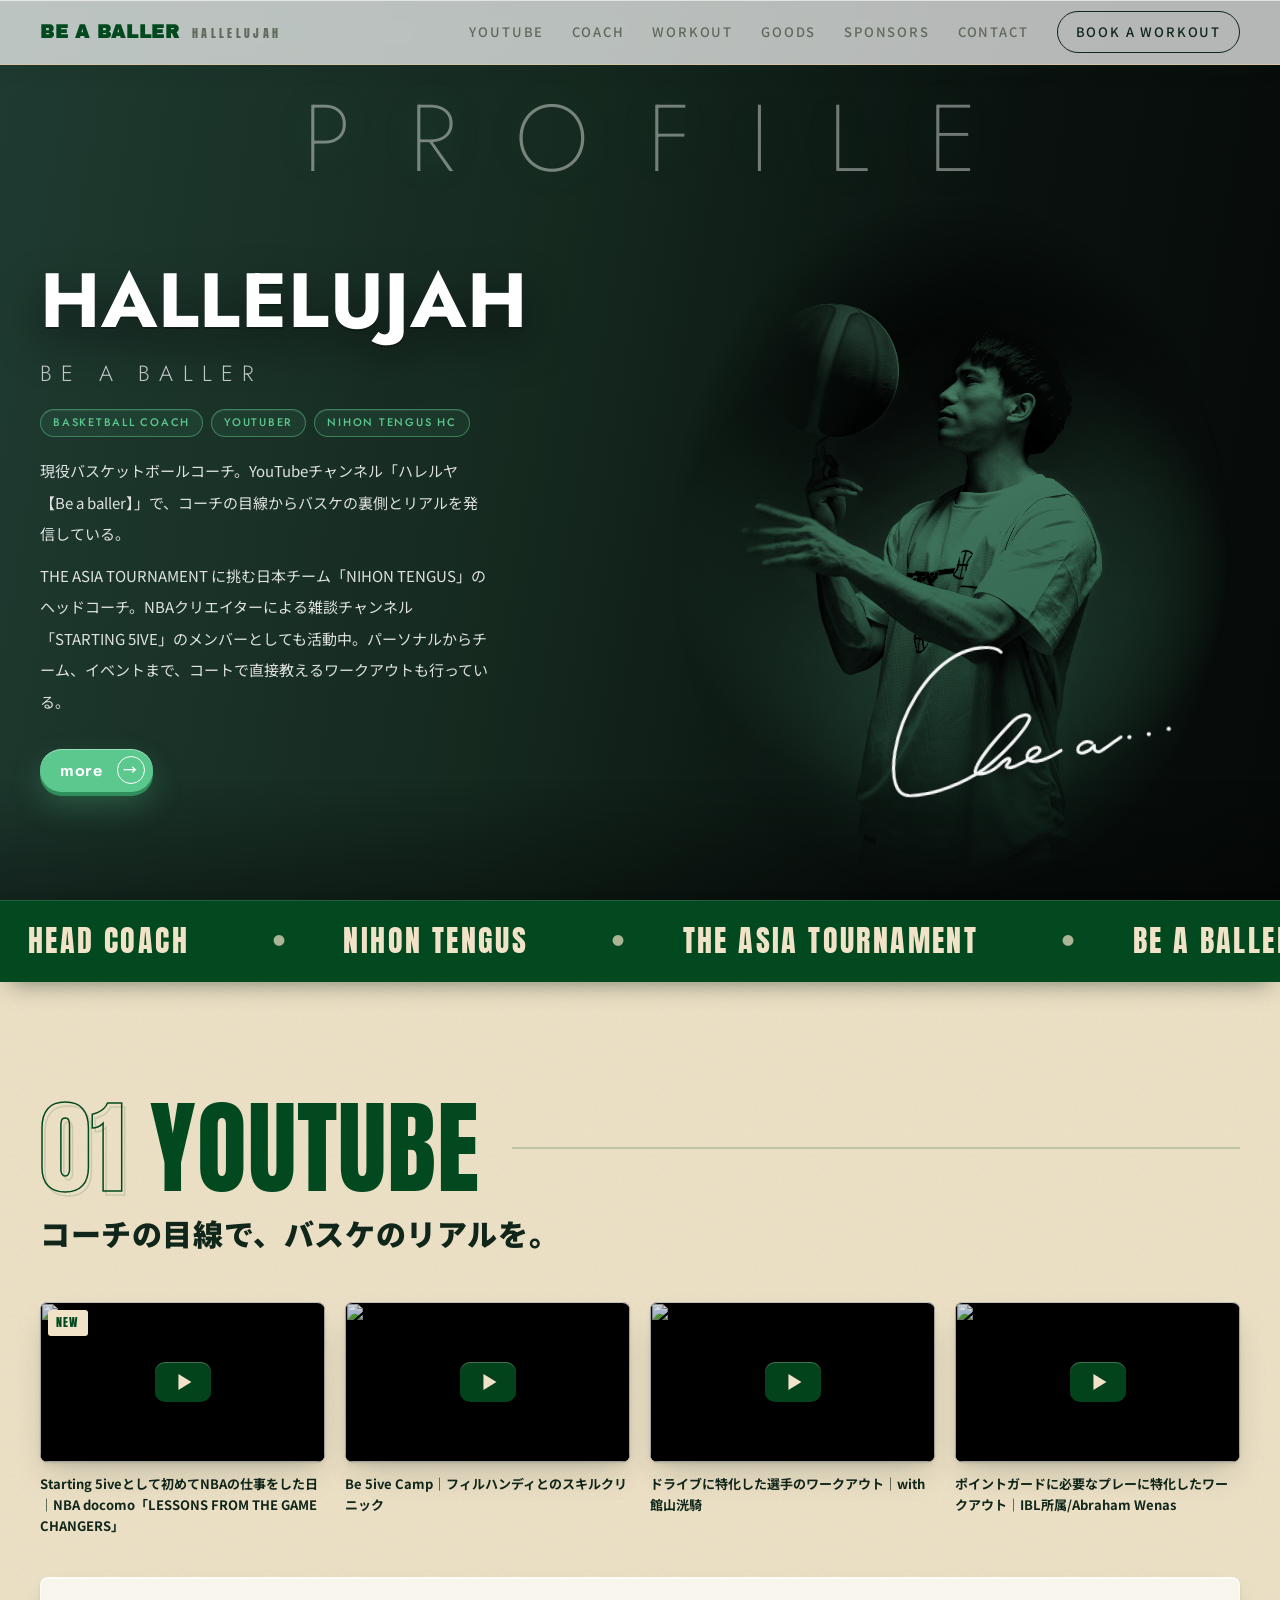
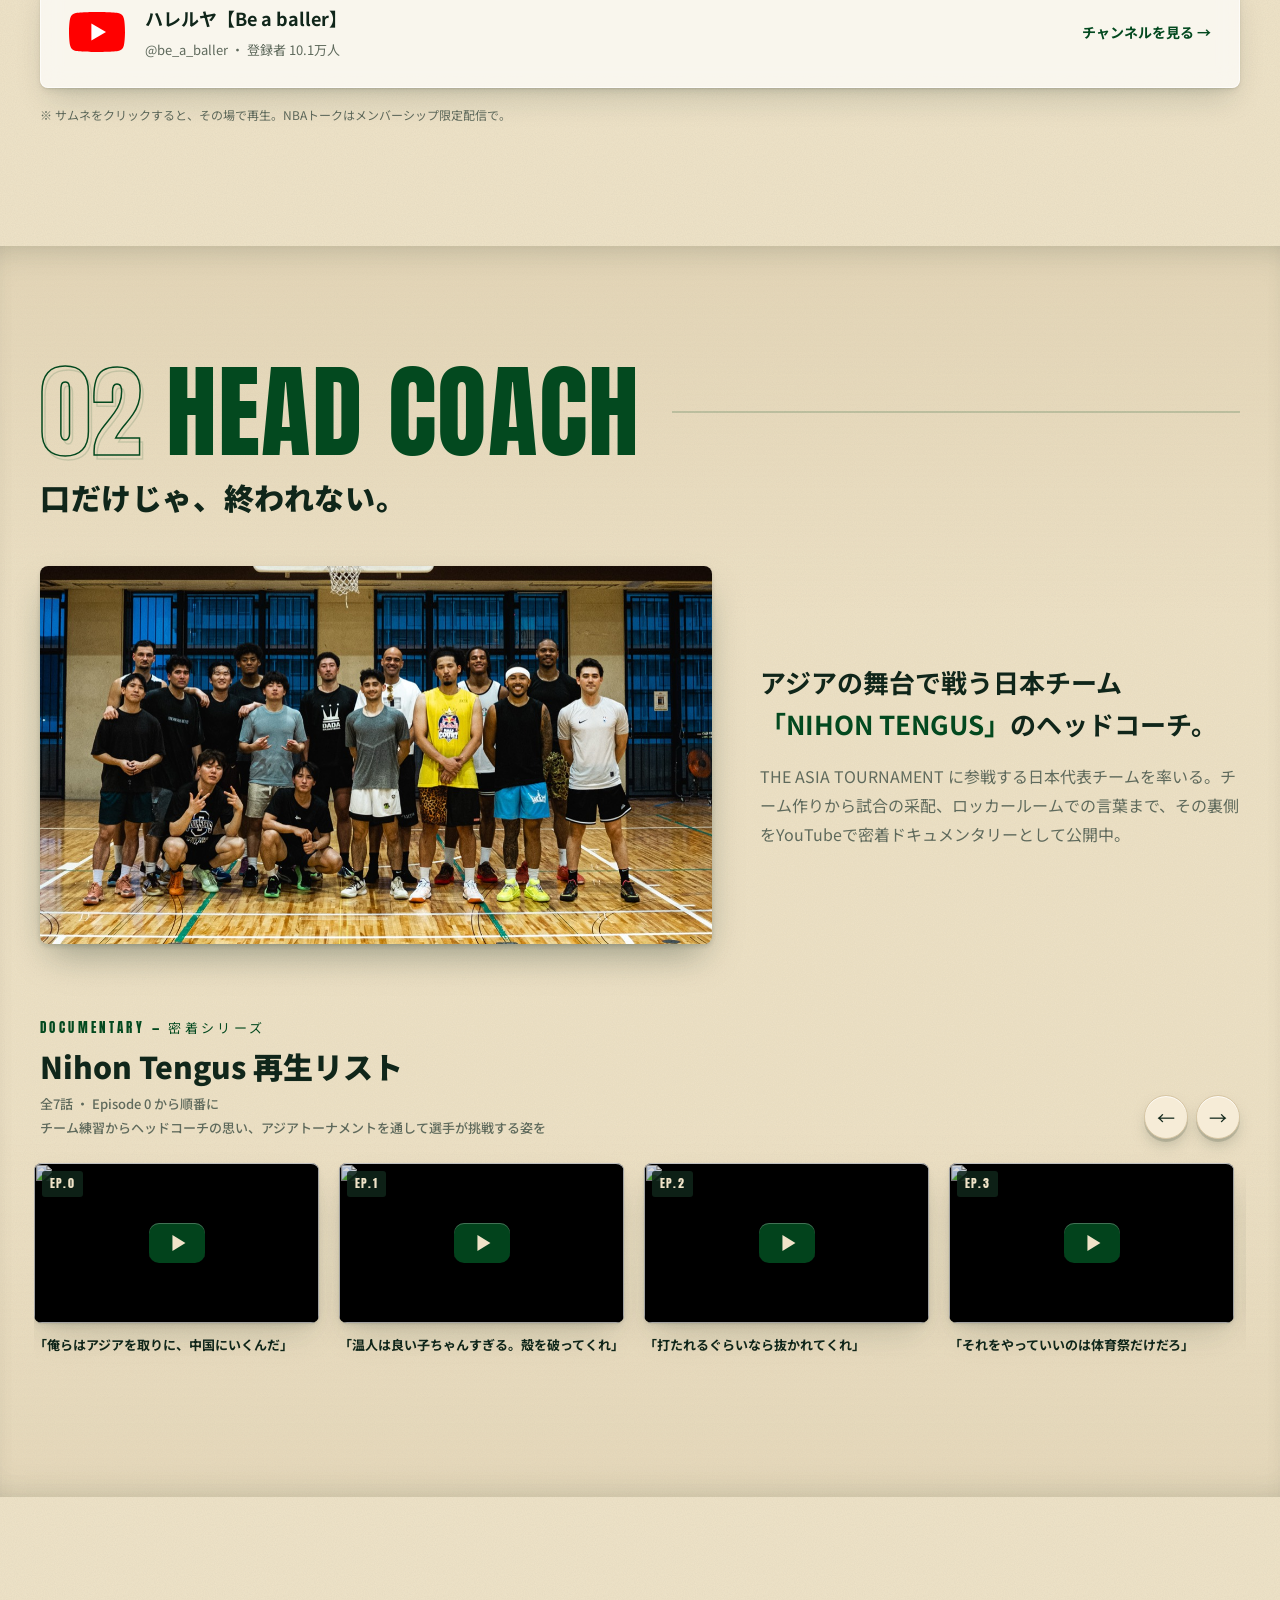
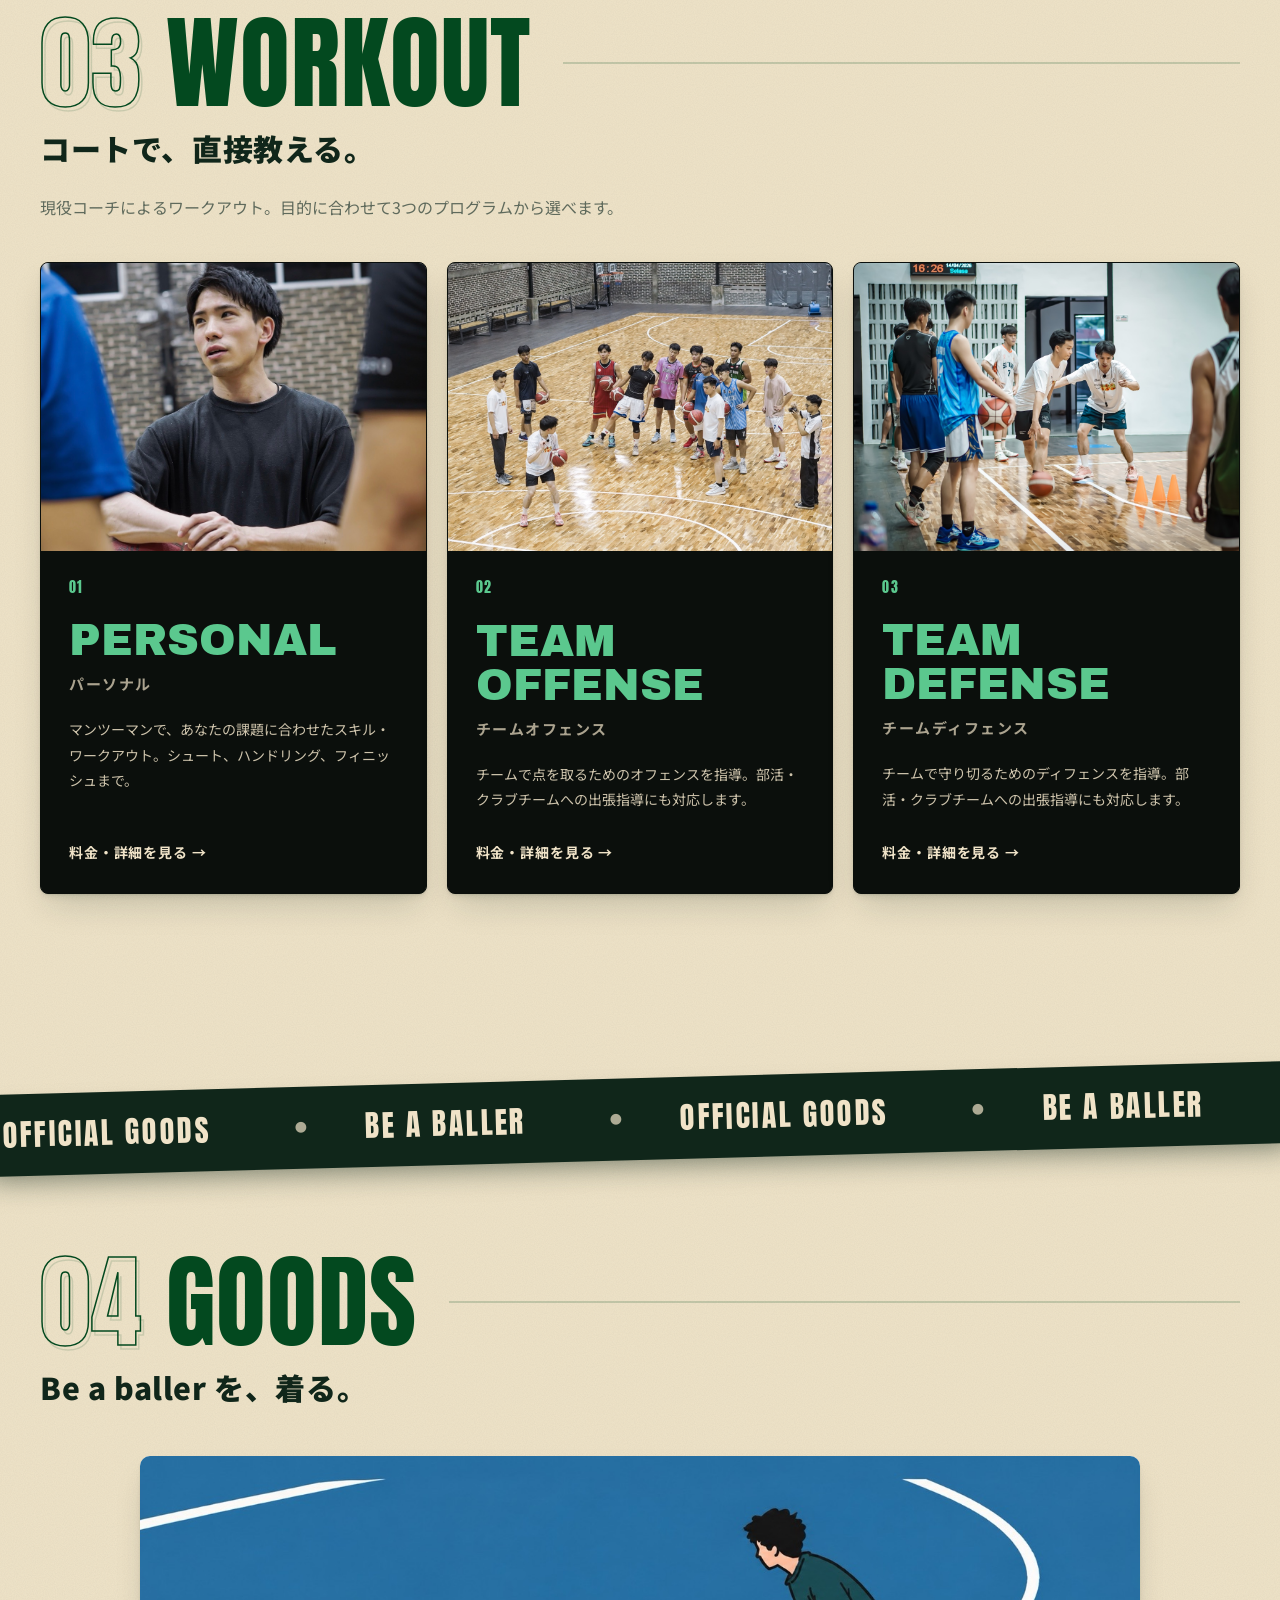
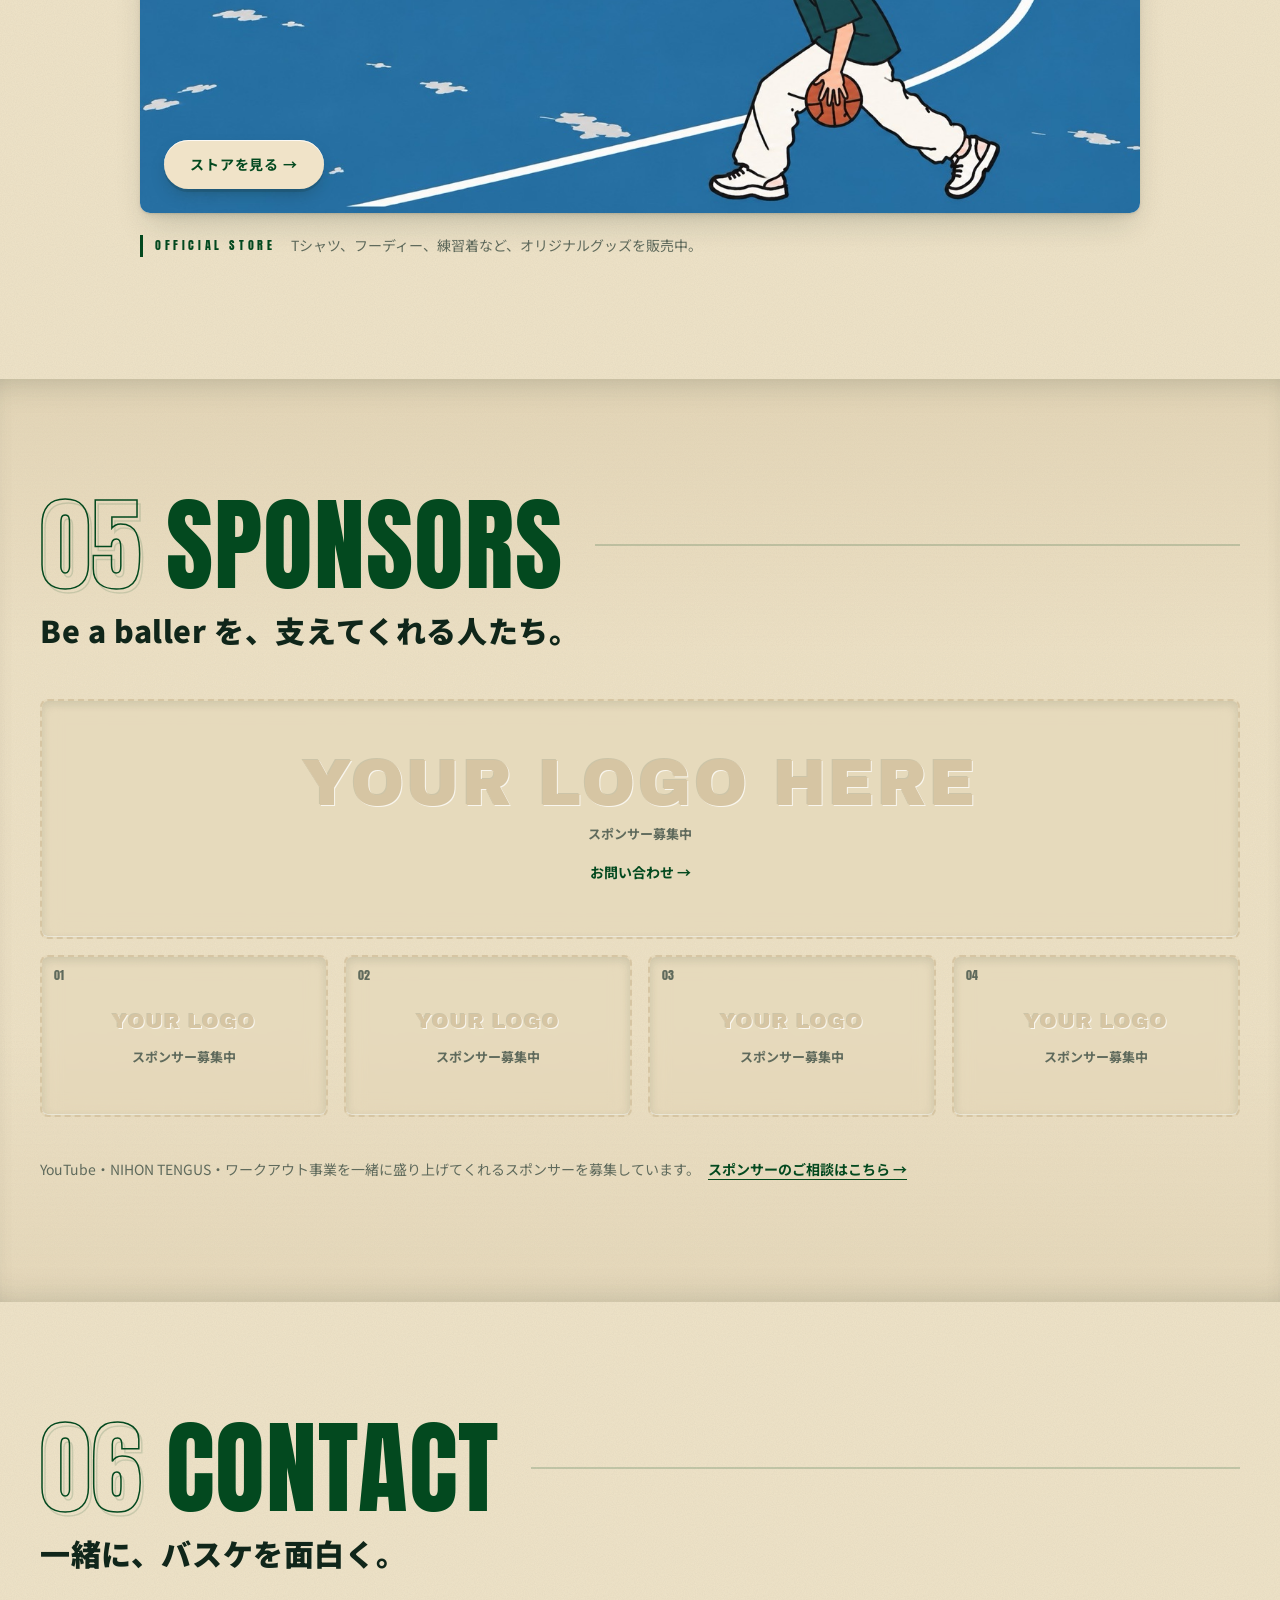
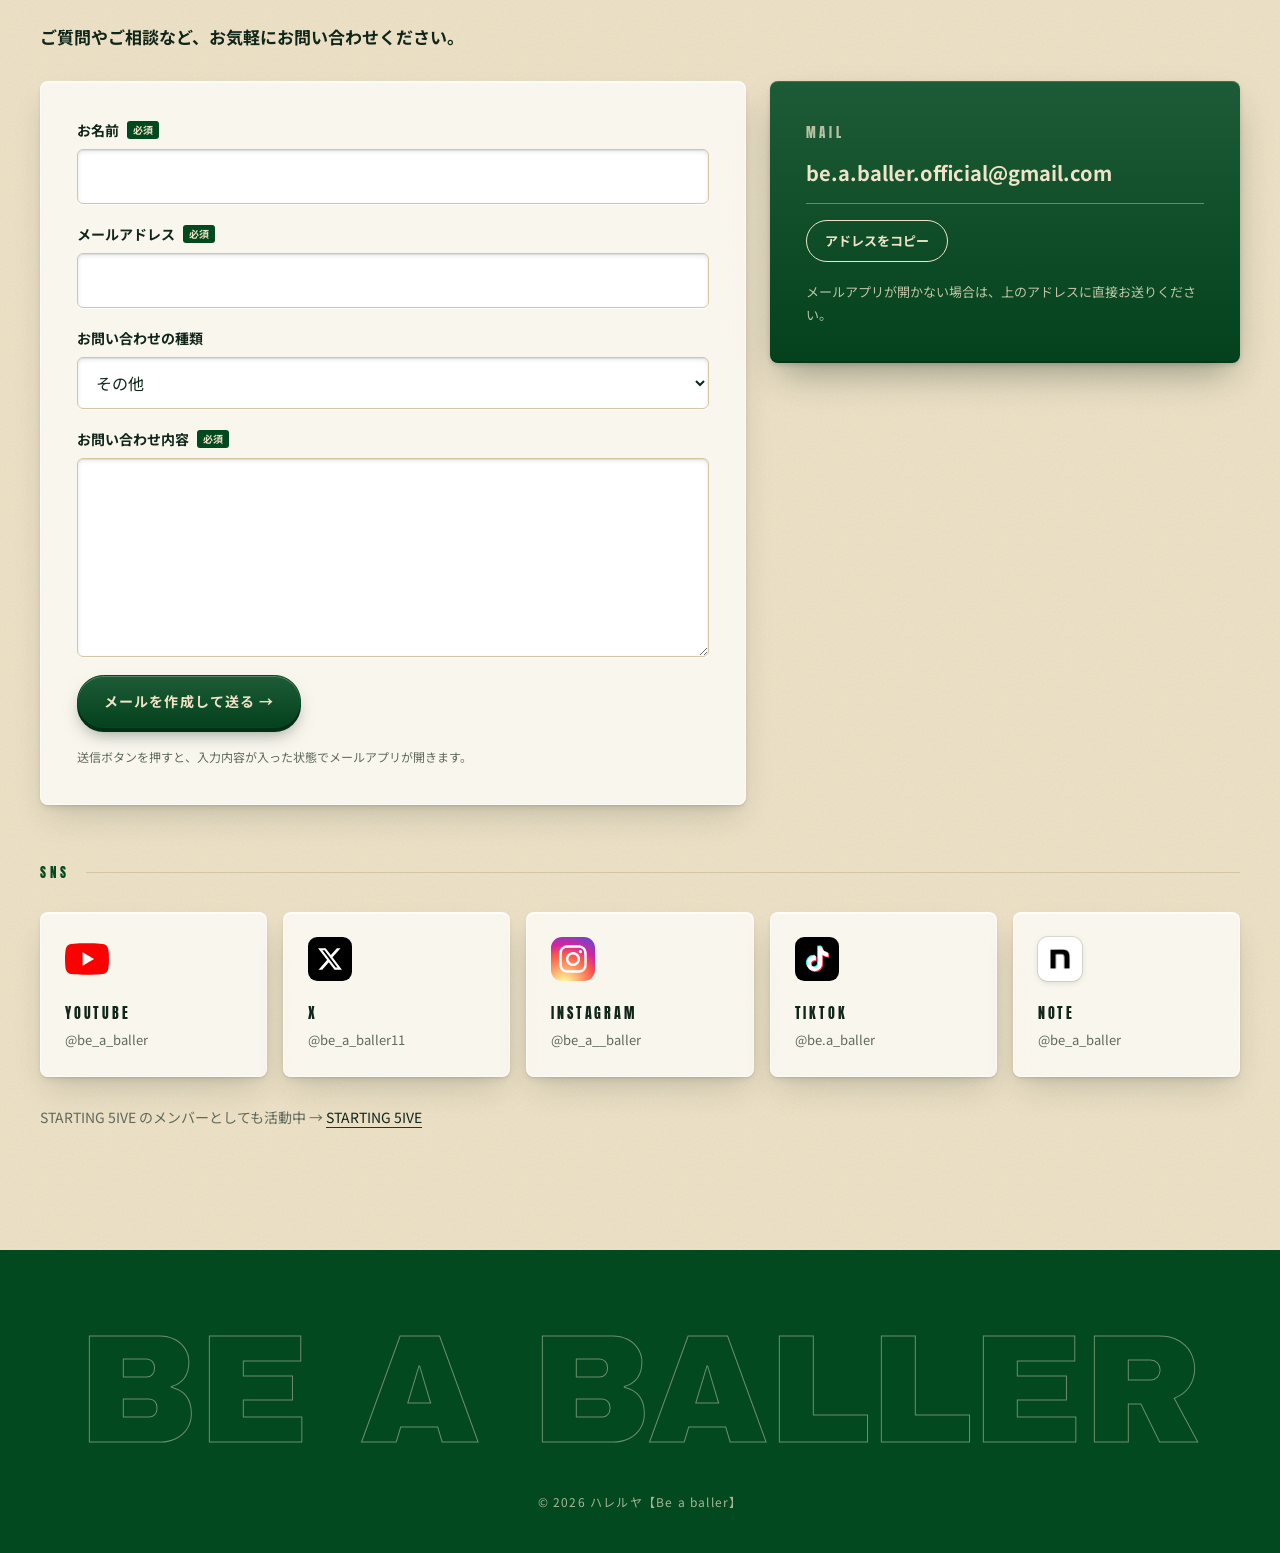
==== index.html @ f876d0a6 "Add homepage site Co-Authored-By: Claude Opus 5.5 <noreply@anthropic.com>" ====
<!DOCTYPE html>
<html lang="ja">
<head>
<meta charset="UTF-8">
<meta name="viewport" content="width=device-width, initial-scale=1.0">
<title>ハレルヤ【Be a baller】｜バスケコーチ × YouTuber</title>
<meta name="description" content="現役バスケコーチ・ハレルヤの公式サイト。YouTube「Be a baller」、NIHON TENGUS（THE ASIA TOURNAMENT）ヘッドコーチ、パーソナル・チーム・イベントのワークアウト、オリジナルグッズ。">
<meta property="og:type" content="website">
<meta property="og:title" content="ハレルヤ【Be a baller】">
<meta property="og:description" content="現役バスケコーチが、バスケの裏側とリアルを届ける。">
<meta property="og:image" content="https://i.ytimg.com/vi/iJyCT6Wpfd0/maxresdefault.jpg">
<meta name="twitter:card" content="summary_large_image">
<link rel="preconnect" href="https://fonts.googleapis.com">
<link rel="preconnect" href="https://fonts.gstatic.com" crossorigin>
<link href="https://fonts.googleapis.com/css2?family=Anton&family=Archivo+Black&family=Jost:wght@200;300;500;600;700&family=Noto+Sans+JP:wght@400;500;700;900&display=swap" rel="stylesheet">
<link rel="stylesheet" href="css/style.css">
<script>if(!matchMedia('(prefers-reduced-motion: reduce)').matches)document.documentElement.classList.add('fx')</script>
</head>
<body>
<script src="js/intro.js"></script>

<!-- ★ ワークアウトのリンク先は js/main.js 冒頭の LINKS、グッズの商品・価格は js/goods.js で設定 -->

<header class="nav">
  <div class="wrap nav-inner">
    <a href="#top" class="nav-logo"><b>BE A BALLER</b><span>HALLELUJAH</span></a>
    <button class="nav-toggle" type="button" aria-label="メニューを開く" aria-expanded="false" aria-controls="site-nav">☰</button>
    <nav class="nav-links" id="site-nav">
      <a href="#youtube">YOUTUBE</a>
      <a href="#coach">COACH</a>
      <a href="#workout">WORKOUT</a>
      <a href="#goods">GOODS</a>
      <a href="#sponsors">SPONSORS</a>
      <a href="#contact">CONTACT</a>
      <a href="#workout" class="nav-cta">BOOK A WORKOUT</a>
    </nav>
  </div>
</header>

<main id="top">

<!-- HERO / PROFILE -->
<section class="hero pf">
  <p class="pf-name" aria-hidden="true">PROFILE</p>
  <div class="wrap pf-in">
    <div class="pf-text">
      <h1 class="pf-title">HALLELUJAH</h1>
      <p class="pf-who">BE A BALLER</p>
      <ul class="pf-tags">
        <li>BASKETBALL COACH</li>
        <li>YOUTUBER</li>
        <li>NIHON TENGUS HC</li>
      </ul>
      <p class="pf-lead">現役バスケットボールコーチ。YouTubeチャンネル「ハレルヤ【Be a baller】」で、コーチの目線からバスケの裏側とリアルを発信している。</p>
      <p class="pf-lead">THE ASIA TOURNAMENT に挑む日本チーム「NIHON TENGUS」のヘッドコーチ。NBAクリエイターによる雑談チャンネル「STARTING 5IVE」のメンバーとしても活動中。パーソナルからチーム、イベントまで、コートで直接教えるワークアウトも行っている。</p>
      <a class="pf-more" href="profile.html">more<span aria-hidden="true">→</span></a>
    </div>
    <figure class="pf-photo">
      <span class="pf-ph"><img src="images/profile.jpg" alt="ボールを指で回すハレルヤ" width="1080" height="1350" fetchpriority="high"></span>
      <img class="pf-sign" src="images/signature.svg" alt="" aria-hidden="true" width="830" height="430">
    </figure>
  </div>
</section>


<!-- TICKER -->
<div class="ticker" aria-hidden="true">
  <div class="ticker-track">
    <span>HEAD COACH</span><span>NIHON TENGUS</span><span>THE ASIA TOURNAMENT</span><span>BE A BALLER</span>
    <span>HEAD COACH</span><span>NIHON TENGUS</span><span>THE ASIA TOURNAMENT</span><span>BE A BALLER</span>
    <span>HEAD COACH</span><span>NIHON TENGUS</span><span>THE ASIA TOURNAMENT</span><span>BE A BALLER</span>
  </div>
</div>

<!-- 01 YOUTUBE -->
<section class="sec" id="youtube">
  <div class="wrap">
    <header class="ch reveal">
      <div class="ch-top"><span class="n">01</span><span class="en">YOUTUBE</span></div>
      <div class="ch-sub"><h2>コーチの目線で、<br class="sp">バスケのリアルを。</h2></div>
    </header>
    <div class="vids reveal stagger">
      <div class="vid">
        <button class="yt-lite" data-id="6NAGntwZirY" aria-label="動画を再生: Starting 5iveとして初めてNBAの仕事をした日｜NBA docomo「LESSONS FROM THE GAME CHANGERS」"><img src="https://i.ytimg.com/vi/6NAGntwZirY/hqdefault.jpg" alt="" loading="lazy" width="480" height="360"><span class="play" aria-hidden="true"></span><span class="badge-new">NEW</span></button>
        <p class="t">Starting 5iveとして初めてNBAの仕事をした日｜NBA docomo「LESSONS FROM THE GAME CHANGERS」</p>
      </div>
      <div class="vid">
        <button class="yt-lite" data-id="fTxYunVCK9k" aria-label="動画を再生: Be 5ive Camp｜フィルハンディとのスキルクリニック"><img src="https://i.ytimg.com/vi/fTxYunVCK9k/hqdefault.jpg" alt="" loading="lazy" width="480" height="360"><span class="play" aria-hidden="true"></span></button>
        <p class="t">Be 5ive Camp｜フィルハンディとのスキルクリニック</p>
      </div>
      <div class="vid">
        <button class="yt-lite" data-id="2RSiomFGOQE" aria-label="動画を再生: ドライブに特化した選手のワークアウト｜with 館山洸騎"><img src="https://i.ytimg.com/vi/2RSiomFGOQE/hqdefault.jpg" alt="" loading="lazy" width="480" height="360"><span class="play" aria-hidden="true"></span></button>
        <p class="t">ドライブに特化した選手のワークアウト｜with 館山洸騎</p>
      </div>
      <div class="vid">
        <button class="yt-lite" data-id="_fbhCqKuiTo" aria-label="動画を再生: ポイントガードに必要なプレーに特化したワークアウト｜IBL所属/Abraham Wenas"><img src="https://i.ytimg.com/vi/_fbhCqKuiTo/hqdefault.jpg" alt="" loading="lazy" width="480" height="360"><span class="play" aria-hidden="true"></span></button>
        <p class="t">ポイントガードに必要なプレーに特化したワークアウト｜IBL所属/Abraham Wenas</p>
      </div>
    </div>
    <a class="yt-card reveal" data-link="youtube" href="https://www.youtube.com/@be_a_baller" target="_blank" rel="noopener">
      <svg class="yt-logo" viewBox="0 0 28 20" aria-hidden="true"><path fill="#FF0000" d="M27.4 3.1A3.5 3.5 0 0 0 25 .6C22.8 0 14 0 14 0S5.2 0 3 .6A3.5 3.5 0 0 0 .6 3.1C0 5.3 0 10 0 10s0 4.7.6 6.9A3.5 3.5 0 0 0 3 19.4C5.2 20 14 20 14 20s8.8 0 11-.6a3.5 3.5 0 0 0 2.4-2.5c.6-2.2.6-6.9.6-6.9s0-4.7-.6-6.9Z"/><path fill="#FFFFFF" d="M11.2 14.3 18.5 10l-7.3-4.3v8.6Z"/></svg>
      <span><strong>ハレルヤ【Be a baller】</strong><small>@be_a_baller ・ 登録者 10.1万人</small></span>
      <span class="go">チャンネルを見る →</span>
    </a>
    <p class="note reveal">※ サムネをクリックすると、その場で再生。NBAトークはメンバーシップ限定配信で。</p>
  </div>
</section>

<!-- 02 COACH -->
<section class="sec sec-coach" id="coach">
  <div class="wrap">
    <header class="ch reveal">
      <div class="ch-top"><span class="n">02</span><span class="en">HEAD COACH</span></div>
      <div class="ch-sub"><h2>口だけじゃ、終われない。</h2></div>
    </header>
    <div class="coach reveal">
      <div class="coach-visual">
        <span class="team-shot"><img src="images/nihon-tengus-team.jpg" alt="NIHON TENGUS のメンバー集合写真" width="1600" height="1067" loading="lazy"></span>
      </div>
      <div class="coach-body">
        <p class="big">アジアの舞台で戦う日本チーム<br><b>「NIHON TENGUS」</b>のヘッドコーチ。</p>
        <p>THE ASIA TOURNAMENT に参戦する日本代表チームを率いる。チーム作りから試合の采配、ロッカールームでの言葉まで、その裏側をYouTubeで密着ドキュメンタリーとして公開中。</p>
      </div>
    </div>
    <div class="series reveal">
      <div class="series-head">
        <span class="en">DOCUMENTARY — 密着シリーズ</span>
        <h3>Nihon Tengus 再生リスト<small>全7話 ・ Episode 0 から順番に<br>チーム練習からヘッドコーチの思い、アジアトーナメントを通して選手が挑戦する姿を</small></h3>
        <div class="series-nav"><button type="button" class="prev" aria-label="前の動画へ">←</button><button type="button" class="next" aria-label="次の動画へ">→</button></div>
      </div>
      <div class="series-track">
      <div class="vid ep-card">
        <button class="yt-lite" data-id="tpg34LJrIHU" aria-label="動画を再生: Episode0 「俺らはアジアを取りに、中国にいくんだ」"><img src="https://i.ytimg.com/vi/tpg34LJrIHU/hqdefault.jpg" alt="" loading="lazy" width="480" height="360"><span class="play" aria-hidden="true"></span><span class="ep">EP.0</span></button>
        <p class="t">「俺らはアジアを取りに、中国にいくんだ」</p>
      </div>
      <div class="vid ep-card">
        <button class="yt-lite" data-id="tIgWkt5vOqI" aria-label="動画を再生: Episode1 「温人は良い子ちゃんすぎる。殻を破ってくれ」"><img src="https://i.ytimg.com/vi/tIgWkt5vOqI/hqdefault.jpg" alt="" loading="lazy" width="480" height="360"><span class="play" aria-hidden="true"></span><span class="ep">EP.1</span></button>
        <p class="t">「温人は良い子ちゃんすぎる。殻を破ってくれ」</p>
      </div>
      <div class="vid ep-card">
        <button class="yt-lite" data-id="YpOnwjGQeIU" aria-label="動画を再生: Episode2 「打たれるぐらいなら抜かれてくれ」"><img src="https://i.ytimg.com/vi/YpOnwjGQeIU/hqdefault.jpg" alt="" loading="lazy" width="480" height="360"><span class="play" aria-hidden="true"></span><span class="ep">EP.2</span></button>
        <p class="t">「打たれるぐらいなら抜かれてくれ」</p>
      </div>
      <div class="vid ep-card">
        <button class="yt-lite" data-id="uXKcQ_2U3w4" aria-label="動画を再生: Episode3 「それをやっていいのは体育祭だけだろ」"><img src="https://i.ytimg.com/vi/uXKcQ_2U3w4/hqdefault.jpg" alt="" loading="lazy" width="480" height="360"><span class="play" aria-hidden="true"></span><span class="ep">EP.3</span></button>
        <p class="t">「それをやっていいのは体育祭だけだろ」</p>
      </div>
      <div class="vid ep-card">
        <button class="yt-lite" data-id="vRARzzkQP70" aria-label="動画を再生: Episode4 「何人だろうが、ボールを持ってるやつが責任を持て」"><img src="https://i.ytimg.com/vi/vRARzzkQP70/hqdefault.jpg" alt="" loading="lazy" width="480" height="360"><span class="play" aria-hidden="true"></span><span class="ep">EP.4</span></button>
        <p class="t">「何人だろうが、ボールを持ってるやつが責任を持て」</p>
      </div>
      <div class="vid ep-card">
        <button class="yt-lite" data-id="iJyCT6Wpfd0" aria-label="動画を再生: Episode5 「YouTubeで散々偉そうにしてきたんだ。ここでできなきゃただの口だけのやつになる」"><img src="https://i.ytimg.com/vi/iJyCT6Wpfd0/hqdefault.jpg" alt="" loading="lazy" width="480" height="360"><span class="play" aria-hidden="true"></span><span class="ep">EP.5</span></button>
        <p class="t">「YouTubeで散々偉そうにしてきたんだ。ここでできなきゃただの口だけのやつになる」</p>
      </div>
      <div class="vid ep-card">
        <button class="yt-lite" data-id="syomdmQPnaY" aria-label="動画を再生: Episode6 「そんなやつはコートに出せないんだよ」"><img src="https://i.ytimg.com/vi/syomdmQPnaY/hqdefault.jpg" alt="" loading="lazy" width="480" height="360"><span class="play" aria-hidden="true"></span><span class="ep">EP.6</span><span class="badge-new">最新</span></button>
        <p class="t">「そんなやつはコートに出せないんだよ」</p>
      </div>
      </div>
    </div>
  </div>
</section>

<!-- 03 WORKOUT -->
<section class="sec" id="workout">
  <div class="wrap">
    <header class="ch reveal">
      <div class="ch-top"><span class="n">03</span><span class="en">WORKOUT</span></div>
      <div class="ch-sub"><h2>コートで、直接教える。</h2></div>
    </header>
    <p class="sec-lead reveal">現役コーチによるワークアウト。目的に合わせて3つのプログラムから選べます。</p>
    <div class="wo reveal stagger">
      <a class="wo-card" href="personal.html">
        <span class="wo-ph"><img src="images/workout-personal.jpg" alt="パーソナルワークアウトで指導するハレルヤ" width="1000" height="1000" loading="lazy"></span>
        <span class="no">01</span>
        <span class="en">PERSONAL</span>
        <h3>パーソナル</h3>
        <p>マンツーマンで、あなたの課題に合わせたスキル・ワークアウト。シュート、ハンドリング、フィニッシュまで。</p>
        <span class="go">料金・詳細を見る →</span>
      </a>
      <a class="wo-card" href="team-offense.html">
        <span class="wo-ph"><img src="images/workout-offense.jpg" alt="選手たちにオフェンスを指導するハレルヤ" width="1400" height="933" loading="lazy"></span>
        <span class="no">02</span>
        <span class="en">TEAM OFFENSE</span>
        <h3>チームオフェンス</h3>
        <p>チームで点を取るためのオフェンスを指導。部活・クラブチームへの出張指導にも対応します。</p>
        <span class="go">料金・詳細を見る →</span>
      </a>
      <a class="wo-card" href="team-defense.html">
        <span class="wo-ph"><img src="images/workout-defense.jpg" alt="ディフェンスの構えで選手と向き合うハレルヤ" width="1400" height="933" loading="lazy"></span>
        <span class="no">03</span>
        <span class="en">TEAM DEFENSE</span>
        <h3>チームディフェンス</h3>
        <p>チームで守り切るためのディフェンスを指導。部活・クラブチームへの出張指導にも対応します。</p>
        <span class="go">料金・詳細を見る →</span>
      </a>
    </div>
  </div>
</section>

<!-- 04 GOODS -->
<section class="sec sec-goods" id="goods">
  <div class="ticker ticker-alt" aria-hidden="true">
    <div class="ticker-track">
      <span>OFFICIAL GOODS</span><span>BE A BALLER</span><span>OFFICIAL GOODS</span><span>BE A BALLER</span>
      <span>OFFICIAL GOODS</span><span>BE A BALLER</span><span>OFFICIAL GOODS</span><span>BE A BALLER</span>
    </div>
  </div>
  <div class="wrap">
    <header class="ch reveal">
      <div class="ch-top"><span class="n">04</span><span class="en">GOODS</span></div>
      <div class="ch-sub"><h2>Be a baller を、着る。</h2></div>
    </header>
    <a class="goods reveal" href="goods.html" aria-label="オフィシャルストアを見る">
      <img src="images/goods-2.jpg" alt="バスケットボールをドリブルするイラスト" width="1400" height="590" loading="lazy">
      <span class="go">ストアを見る →</span>
    </a>
    <p class="goods-note reveal"><span class="tag">OFFICIAL STORE</span>Tシャツ、フーディー、練習着など、オリジナルグッズを販売中。</p>
  </div>
</section>

<!-- 05 SPONSORS（中身は js/main.js の SPONSORS で設定） -->
<section class="sec sec-sponsors" id="sponsors">
  <div class="wrap">
    <header class="ch reveal">
      <div class="ch-top"><span class="n">05</span><span class="en">SPONSORS</span></div>
      <div class="ch-sub"><h2>Be a baller を、支えてくれる人たち。</h2></div>
    </header>
    <div class="sponsors reveal">
      <div id="sponsor-main"></div>
      <div id="sponsor-subs" class="sp-subs"></div>
    </div>
    <p class="sp-cta reveal">YouTube・NIHON TENGUS・ワークアウト事業を一緒に盛り上げてくれるスポンサーを募集しています。<a href="#contact" data-topic="スポンサーについて">スポンサーのご相談はこちら →</a></p>
  </div>
</section>

<!-- 06 CONTACT -->
<section class="sec sec-contact" id="contact">
  <div class="wrap">
    <header class="ch reveal">
      <div class="ch-top"><span class="n">06</span><span class="en">CONTACT</span></div>
      <div class="ch-sub"><h2>一緒に、バスケを面白く。</h2></div>
    </header>
    <div class="contact reveal">
      <p>ご質問やご相談など、お気軽にお問い合わせください。</p>
      <div class="contact-grid">
        <form class="contact-form" id="contact-form" novalidate>
          <label><span class="ft">お名前<span class="req">必須</span></span>
            <input type="text" name="name" autocomplete="name" required>
          </label>
          <label><span class="ft">メールアドレス<span class="req">必須</span></span>
            <input type="email" name="email" autocomplete="email" required>
          </label>
          <label><span class="ft">お問い合わせの種類</span>
            <select name="topic">
              <option>スポンサーについて</option>
              <option>企業案件・コラボ・講演</option>
              <option>グッズについて</option>
              <option selected>その他</option>
            </select>
          </label>
          <label><span class="ft">お問い合わせ内容<span class="req">必須</span></span>
            <textarea name="message" rows="6" required></textarea>
          </label>
          <p class="form-error" role="alert" hidden>お名前・メールアドレス・お問い合わせ内容を入力してください。</p>
          <button type="submit" class="btn primary">メールを作成して送る →</button>
          <p class="form-note">送信ボタンを押すと、入力内容が入った状態でメールアプリが開きます。</p>
        </form>
        <div class="mail-card">
          <span class="lbl">MAIL</span>
          <a class="mail-addr" href="mailto:be.a.baller.official@gmail.com">be.a.baller.official@gmail.com</a>
          <button type="button" class="copy-btn" data-copy="be.a.baller.official@gmail.com">アドレスをコピー</button>
          <p>メールアプリが開かない場合は、上のアドレスに直接お送りください。</p>
        </div>
      </div>
      <p class="sns-label">SNS</p>
      <div class="sns">
        <a class="sns-youtube" href="https://www.youtube.com/@be_a_baller" target="_blank" rel="noopener" aria-label="YouTube @be_a_baller">
          <svg class="yt-logo" viewBox="0 0 28 20" aria-hidden="true"><path fill="#FF0000" d="M27.4 3.1A3.5 3.5 0 0 0 25 .6C22.8 0 14 0 14 0S5.2 0 3 .6A3.5 3.5 0 0 0 .6 3.1C0 5.3 0 10 0 10s0 4.7.6 6.9A3.5 3.5 0 0 0 3 19.4C5.2 20 14 20 14 20s8.8 0 11-.6a3.5 3.5 0 0 0 2.4-2.5c.6-2.2.6-6.9.6-6.9s0-4.7-.6-6.9Z"/><path fill="#FFFFFF" d="M11.2 14.3 18.5 10l-7.3-4.3v8.6Z"/></svg>
          <span class="name">YouTube</span><span class="handle">@be_a_baller</span>
        </a>
        <a class="sns-x" href="https://x.com/be_a_baller11" target="_blank" rel="noopener" aria-label="X @be_a_baller11">
          <svg viewBox="0 0 24 24" aria-hidden="true"><rect width="24" height="24" rx="5" fill="#000000"/><path fill="#FFFFFF" transform="translate(5.5 5.5) scale(.5417)" d="M18.901 1.153h3.68l-8.04 9.19L24 22.846h-7.406l-5.8-7.584-6.638 7.584H.474l8.6-9.83L0 1.154h7.594l5.243 6.932ZM17.61 20.644h2.039L6.486 3.24H4.298Z"/></svg>
          <span class="name">X</span><span class="handle">@be_a_baller11</span>
        </a>
        <a class="sns-instagram" href="https://www.instagram.com/be_a__baller/" target="_blank" rel="noopener" aria-label="Instagram @be_a__baller">
          <svg viewBox="0 0 24 24" aria-hidden="true"><defs><radialGradient id="ig-grad" cx="30%" cy="107%" r="150%"><stop offset="0" stop-color="#FDF497"/><stop offset=".05" stop-color="#FDF497"/><stop offset=".45" stop-color="#FD5949"/><stop offset=".6" stop-color="#D6249F"/><stop offset=".9" stop-color="#285AEB"/></radialGradient></defs><rect width="24" height="24" rx="6" fill="url(#ig-grad)"/><path fill="#FFFFFF" transform="translate(4.5 4.5) scale(.625)" d="M7.0301.084c-1.2768.0602-2.1487.264-2.911.5634-.7888.3075-1.4575.72-2.1228 1.3877-.6652.6677-1.075 1.3368-1.3802 2.127-.2954.7638-.4956 1.6365-.552 2.914-.0564 1.2775-.0689 1.6882-.0626 4.947.0062 3.2586.0206 3.6671.0825 4.9473.061 1.2765.264 2.1482.5635 2.9107.308.7889.72 1.4573 1.388 2.1228.6679.6655 1.3365 1.0743 2.1285 1.38.7632.295 1.6361.4961 2.9134.552 1.2773.056 1.6884.069 4.9462.0627 3.2578-.0062 3.668-.0207 4.9478-.0814 1.28-.0607 2.147-.2652 2.9098-.5633.7889-.3086 1.4578-.72 2.1228-1.3881.665-.6682 1.0745-1.3378 1.3795-2.1284.2957-.7632.4966-1.636.552-2.9124.056-1.2809.0692-1.6898.063-4.948-.0063-3.2583-.021-3.6668-.0817-4.9465-.0607-1.2797-.264-2.1487-.5633-2.9117-.3084-.7889-.72-1.4568-1.3876-2.1228C21.2982 1.33 20.628.9208 19.8378.6165 19.074.321 18.2017.1197 16.9244.0645 15.6471.0093 15.236-.005 11.977.0014 8.718.0076 8.31.0215 7.0301.0839m.1402 21.6932c-1.17-.0509-1.8053-.2453-2.2287-.408-.5606-.216-.96-.4771-1.3819-.895-.422-.4178-.6811-.8186-.9-1.378-.1644-.4234-.3624-1.058-.4171-2.228-.0595-1.2645-.072-1.6442-.079-4.848-.007-3.2037.0053-3.583.0607-4.848.05-1.169.2456-1.805.408-2.2282.216-.5613.4762-.96.895-1.3816.4188-.4217.8184-.6814 1.3783-.9003.423-.1651 1.0575-.3614 2.227-.4171 1.2655-.06 1.6447-.072 4.848-.079 3.2033-.007 3.5835.005 4.8495.0608 1.169.0508 1.8053.2445 2.228.408.5608.216.96.4754 1.3816.895.4217.4194.6816.8176.9005 1.3787.1653.4217.3617 1.056.4169 2.2263.0602 1.2655.0739 1.645.0796 4.848.0058 3.203-.0055 3.5834-.061 4.848-.051 1.17-.245 1.8055-.408 2.2294-.216.5604-.4763.96-.8954 1.3814-.419.4215-.8181.6811-1.3783.9-.4224.1649-1.0577.3617-2.2262.4174-1.2656.0595-1.6448.072-4.8493.079-3.2045.007-3.5825-.006-4.848-.0608M16.953 5.5864A1.44 1.44 0 1 0 18.39 4.144a1.44 1.44 0 0 0-1.437 1.4424M5.8385 12.012c.0067 3.4032 2.7706 6.1557 6.173 6.1493 3.4026-.0065 6.157-2.7701 6.1506-6.1733-.0065-3.4032-2.771-6.1565-6.174-6.1498-3.403.0067-6.156 2.771-6.1496 6.1738M8 12.0077a4 4 0 1 1 4.008 3.9921A3.9996 3.9996 0 0 1 8 12.0077"/></svg>
          <span class="name">Instagram</span><span class="handle">@be_a__baller</span>
        </a>
        <a class="sns-tiktok" href="https://www.tiktok.com/@be.a_baller" target="_blank" rel="noopener" aria-label="TikTok @be.a_baller">
          <svg viewBox="0 0 24 24" aria-hidden="true"><defs><path id="tt-glyph" d="M12.525.02c1.31-.02 2.61-.01 3.91-.02.08 1.53.63 3.09 1.75 4.17 1.12 1.11 2.7 1.62 4.24 1.79v4.03c-1.44-.05-2.89-.35-4.2-.97-.57-.26-1.1-.59-1.62-.93-.01 2.92.01 5.84-.02 8.75-.08 1.4-.54 2.79-1.35 3.94-1.31 1.92-3.58 3.17-5.91 3.21-1.43.08-2.86-.31-4.08-1.03-2.02-1.19-3.44-3.37-3.65-5.71-.02-.5-.03-1-.01-1.49.18-1.9 1.12-3.72 2.58-4.96 1.66-1.44 3.98-2.13 6.15-1.72.02 1.48-.04 2.96-.04 4.44-.99-.32-2.15-.23-3.02.37-.63.41-1.11 1.04-1.36 1.75-.21.51-.15 1.07-.14 1.61.24 1.64 1.82 3.02 3.5 2.87 1.12-.01 2.19-.66 2.77-1.61.19-.33.4-.67.41-1.06.1-1.79.06-3.57.07-5.36.01-4.03-.01-8.05.02-12.07z"/></defs><rect width="24" height="24" rx="5" fill="#000000"/><g transform="translate(5.6 5.2) scale(.56)"><use href="#tt-glyph" fill="#25F4EE" x="-.9" y="-.9"/><use href="#tt-glyph" fill="#FE2C55" x=".9" y=".9"/><use href="#tt-glyph" fill="#FFFFFF"/></g></svg>
          <span class="name">TikTok</span><span class="handle">@be.a_baller</span>
        </a>
        <a class="sns-note" href="https://note.com/be_a_baller" target="_blank" rel="noopener" aria-label="note @be_a_baller">
          <img class="note-icon" src="images/note-icon.png" alt="" width="192" height="192" loading="lazy">
          <span class="name">note</span><span class="handle">@be_a_baller</span>
        </a>
      </div>
      <p class="also">STARTING 5IVE のメンバーとしても活動中 → <a href="https://sixten.jp/media/starting5ive.html" target="_blank" rel="noopener">STARTING 5IVE</a></p>
    </div>
  </div>
</section>

</main>

<footer class="footer">
  <div class="wrap">
    <p class="footer-logo">BE A BALLER</p>
    <p class="copy">© <span id="year">2026</span> ハレルヤ【Be a baller】</p>
  </div>
</footer>

<script src="js/main.js"></script>
</body>
</html>
---- css/style.css ----
/* ============================================
   ハレルヤ【Be a baller】
   クリーム × グリーン（Bucks カラーを微調整）× 大型タイポ
   参考: Good Land Green #00471B → #03491F / Cream City Cream #EEE1C6 → #F0E3C8
   ============================================ */

:root {
  --bg: #F0E3C8;        /* クリーム（下地） */
  --bg-soft: #E9DABB;
  --bg-card: #F6ECD7;
  --line: #D6C5A3;
  --text: #10261A;
  --muted: #5F6A5C;
  --accent: #03491F;    /* グリーン（メイン） */
  --accent-hi: #0A6A31;
  --on-accent: #F0E3C8;
  --glass: rgba(255, 255, 255, 0.7);
  --glass-hover: rgba(255, 255, 255, 0.82);
  --glass-blur: blur(10px);
  --font-display: "Anton", "Noto Sans JP", sans-serif;
  --font-heavy: "Archivo Black", "Noto Sans JP", sans-serif;
  --font-body: "Noto Sans JP", -apple-system, sans-serif;
}

* { margin: 0; padding: 0; box-sizing: border-box; }
html { scroll-behavior: smooth; scroll-padding-top: 72px; }
body {
  background:
    radial-gradient(ellipse 60% 50% at 8% 12%, rgba(3, 73, 31, 0.10), transparent 70%),
    radial-gradient(ellipse 50% 45% at 92% 48%, rgba(3, 73, 31, 0.08), transparent 70%),
    radial-gradient(ellipse 55% 50% at 20% 88%, rgba(10, 106, 49, 0.08), transparent 70%),
    var(--bg);
  background-attachment: fixed;
  color: var(--text);
  font-family: var(--font-body);
  font-size: 16px;
  line-height: 1.8;
  -webkit-font-smoothing: antialiased;
  overflow-x: hidden;
}
img { max-width: 100%; display: block; }
a { color: inherit; text-decoration: none; }
ul { list-style: none; }
button { font: inherit; color: inherit; }
.sp { display: none; }

.wrap { width: min(1200px, calc(100% - 48px)); margin-inline: auto; }

/* ---------- Buttons ---------- */
.btn {
  display: inline-flex;
  align-items: center;
  gap: 8px;
  padding: 13px 26px;
  border: 1px solid var(--text);
  border-radius: 999px;
  font-size: 14px;
  font-weight: 700;
  letter-spacing: 0.08em;
  transition: background 0.2s, color 0.2s, border-color 0.2s;
}
.btn:hover { background: var(--text); color: var(--bg); }
.btn.primary { background: var(--accent); border-color: var(--accent); color: var(--on-accent); }
.btn.primary:hover { background: var(--accent-hi); border-color: var(--accent-hi); color: var(--on-accent); }

/* ---------- Nav ---------- */
.nav {
  position: fixed; top: 0; left: 0; right: 0; z-index: 100;
  background: var(--glass);
  backdrop-filter: var(--glass-blur);
  -webkit-backdrop-filter: var(--glass-blur);
  border-bottom: 1px solid var(--line);
}
.nav-inner { display: flex; align-items: center; justify-content: space-between; height: 64px; }
.nav-logo { display: flex; align-items: baseline; gap: 12px; }
.nav-logo b { font-family: var(--font-heavy); font-size: 18px; letter-spacing: 0.04em; color: var(--accent); }
.nav-logo span { font-family: var(--font-display); font-size: 12px; letter-spacing: 0.28em; color: var(--muted); }
.nav-links { display: flex; align-items: center; gap: 28px; }
.nav-links a { font-size: 13px; font-weight: 500; letter-spacing: 0.14em; color: var(--muted); transition: color 0.2s; }
.nav-links a:hover { color: var(--text); }
.nav-cta { border: 1px solid var(--text); padding: 8px 18px; border-radius: 999px; color: var(--text) !important; transition: background 0.2s, color 0.2s; }
.nav-cta:hover { background: var(--text); color: var(--bg) !important; }
.nav-toggle {
  display: none; background: none; border: none; font-size: 24px; cursor: pointer;
  width: 44px; height: 44px; margin-right: -10px; align-items: center; justify-content: center;
}

/* ---------- Hero / PROFILE（深緑グラデーション × 緑に染めた写真） ---------- */
.tag {
  display: inline-block;
  font-family: var(--font-display);
  font-size: 13px; letter-spacing: 0.3em;
  color: var(--accent);
  border-left: 3px solid var(--accent);
  padding-left: 12px;
}
.pf {
  --pf-mint: #5BC88E;
  position: relative; overflow: hidden;
  min-height: 100svh;
  padding: 64px 0 0;
  display: flex; flex-direction: column;
  background: linear-gradient(100deg, #1F3B31 0%, #15291F 42%, #0A120F 72%, #060A08 100%);
  color: #fff;
}
.pf-name {
  margin-top: 28px;
  text-align: center;
  font-family: "Jost", var(--font-body); font-weight: 200;
  font-size: clamp(36px, 7.4vw, 112px); line-height: 1;
  letter-spacing: 0.62em; text-indent: 0.62em;
  color: rgba(255, 255, 255, 0.42);
  white-space: nowrap;
}
.pf-in { flex: 1; display: grid; grid-template-columns: 1fr 1fr; gap: 40px; align-items: end; position: relative; }
.pf-text { align-self: center; padding: 48px 0 80px; position: relative; z-index: 1; }
.pf-title {
  font-family: "Jost", var(--font-body); font-weight: 700;
  font-size: clamp(44px, 6vw, 84px); line-height: 1; letter-spacing: 0.01em;
  white-space: nowrap;
}
.pf-who {
  margin-top: 14px;
  font-family: "Jost", var(--font-body); font-weight: 300;
  font-size: clamp(16px, 1.8vw, 22px); letter-spacing: 0.42em;
  color: rgba(255, 255, 255, 0.72);
}
.pf-tags { margin-top: 16px; display: flex; flex-wrap: wrap; gap: 8px; }
.pf-tags li {
  padding: 3px 12px; border: 1px solid rgba(91, 200, 142, 0.5); border-radius: 999px;
  font-family: "Jost", var(--font-body); font-size: 11px; font-weight: 500; letter-spacing: 0.16em; color: var(--pf-mint);
}
.pf-lead { margin-top: 18px; max-width: 30em; font-size: 15px; line-height: 2.1; color: rgba(255, 255, 255, 0.86); }
.pf-lead + .pf-lead { margin-top: 10px; }
.pf-more {
  margin-top: 32px;
  display: inline-flex; align-items: center; gap: 14px;
  padding: 6px 8px 6px 20px; border-radius: 999px;
  background: var(--pf-mint); color: #fff;
  font-family: "Jost", var(--font-body); font-weight: 600; font-size: 17px; letter-spacing: 0.04em;
  transition: transform 0.3s ease, box-shadow 0.3s ease, background 0.2s;
  box-shadow: 0 10px 30px rgba(91, 200, 142, 0.18);
}
.pf-more span {
  display: grid; place-items: center; width: 28px; height: 28px; border-radius: 50%;
  border: 1.5px solid #fff; font-size: 14px; line-height: 1;
  transition: transform 0.3s ease;
}
.pf-more:hover { transform: translateY(-3px); background: #6BD69B; box-shadow: 0 16px 36px rgba(91, 200, 142, 0.3); }
.pf-more:hover span { transform: translateX(3px); }
/* 写真: モノクロ → 緑で色付け、端を背景になじませる */
.pf-photo {
  position: relative; align-self: end; justify-self: center;
  width: min(100%, 560px); aspect-ratio: 4 / 5;
}
.pf-ph {
  position: absolute; inset: 0;
  background: linear-gradient(160deg, #6FB693, #2C6A4F);
  -webkit-mask-image: radial-gradient(ellipse 50% 50% at 50% 50%, #000 45%, transparent 100%);
          mask-image: radial-gradient(ellipse 50% 50% at 50% 50%, #000 45%, transparent 100%);
}
.pf-ph img {
  width: 100%; height: 100%; object-fit: cover; object-position: center 30%;
  filter: grayscale(1) contrast(1.35) brightness(0.78);
  mix-blend-mode: multiply;
}
/* 写真の体にかかるサイン */
.pf-sign {
  position: absolute; left: 38%; bottom: 16%; z-index: 1;
  width: 52%; height: auto;
  opacity: 0.95;
  transform: rotate(-6deg);
  filter: drop-shadow(0 2px 10px rgba(0, 0, 0, 0.4));
  pointer-events: none;
}

/* ---------- TOC ---------- */
.toc { position: sticky; top: 64px; z-index: 50; background: var(--glass); backdrop-filter: var(--glass-blur); -webkit-backdrop-filter: var(--glass-blur); border-block: 1px solid var(--line); }
.toc-in {
  width: min(1200px, calc(100% - 48px)); margin-inline: auto;
  display: flex; gap: 8px; overflow-x: auto; scrollbar-width: none; padding: 12px 0;
}
.toc-in::-webkit-scrollbar { display: none; }
.toc a {
  flex: none; display: flex; align-items: baseline; gap: 8px;
  padding: 6px 16px; border: 1px solid var(--line); border-radius: 999px;
  font-size: 13px; font-weight: 700; color: var(--muted);
  transition: color 0.2s, border-color 0.2s;
}
.toc a b { font-family: var(--font-display); font-weight: 400; color: var(--accent); letter-spacing: 0.06em; }
.toc a:hover { color: var(--text); border-color: var(--text); }

/* ---------- Ticker ---------- */
.ticker { background: var(--accent); color: var(--on-accent); overflow: hidden; padding: 14px 0; }
.ticker-track { display: flex; width: max-content; animation: ticker 32s linear infinite; }
.ticker span {
  font-family: var(--font-display); font-size: clamp(20px, 2.6vw, 30px); letter-spacing: 0.08em;
  padding-inline: 28px; white-space: nowrap; display: flex; align-items: center; gap: 56px;
}
.ticker span::after { content: "●"; font-size: 0.4em; opacity: 0.7; margin-left: 28px; }
.ticker-alt { background: var(--text); color: var(--bg); transform: rotate(-1.5deg); margin: 0 -2% 96px; width: 104%; }
.ticker-alt .ticker-track { animation-direction: reverse; }
@keyframes ticker { to { transform: translateX(-50%); } }

/* ---------- Sections ---------- */
.sec { padding: 120px 0; border-bottom: 1px solid var(--line); }
/* セクション見出し: 「01 YOUTUBE」を大きく → 日本語ラベル → キャッチ */
.ch { margin-bottom: 48px; }
.ch-top { display: flex; align-items: baseline; gap: clamp(12px, 2vw, 24px); }
.ch-top::after { content: ""; flex: 1; height: 2px; background: var(--accent); opacity: 0.18; align-self: center; margin-left: 8px; }
.ch .n, .ch .en {
  font-family: var(--font-display); font-weight: 400;
  font-size: clamp(48px, 8vw, 104px); line-height: 0.9; letter-spacing: 0.01em;
}
.ch .n { color: transparent; -webkit-text-stroke: 1.5px var(--accent); }
.ch .en { color: var(--accent); white-space: nowrap; }
.ch-sub { margin-top: 18px; display: flex; flex-wrap: wrap; align-items: center; gap: 10px 18px; }
.ch .ja {
  display: inline-block; padding: 5px 14px; border-radius: 999px;
  background: var(--accent); color: var(--on-accent);
  font-size: 14px; font-weight: 700; letter-spacing: 0.08em;
}
.ch h2 { font-size: clamp(20px, 2.6vw, 30px); font-weight: 900; line-height: 1.4; letter-spacing: 0.02em; }
.sec-lead { color: var(--muted); margin: -24px 0 40px; }
.note { margin-top: 16px; font-size: 12px; color: var(--muted); }

/* ---------- YouTube ---------- */
.vids { display: grid; grid-template-columns: repeat(4, 1fr); gap: 20px; }
.vid .t { margin-top: 12px; font-size: 13px; font-weight: 700; line-height: 1.6; }
.yt-lite, .vid iframe {
  position: relative; display: block; width: 100%; aspect-ratio: 16 / 9;
  border: none; border-radius: 6px; overflow: hidden; background: #000; cursor: pointer;
}
.yt-lite img { width: 100%; height: 100%; object-fit: cover; transition: transform 0.4s, opacity 0.3s; opacity: 0.85; }
.yt-lite:hover img { transform: scale(1.05); opacity: 1; }
.play {
  position: absolute; left: 50%; top: 50%; transform: translate(-50%, -50%);
  width: 56px; height: 40px; border-radius: 10px; background: rgba(3, 73, 31, 0.92);
  transition: transform 0.2s;
}
.play::after {
  content: ""; position: absolute; left: 50%; top: 50%; transform: translate(-35%, -50%);
  border-style: solid; border-width: 8px 0 8px 13px; border-color: transparent transparent transparent var(--on-accent);
}
.yt-lite:hover .play { transform: translate(-50%, -50%) scale(1.1); }
.ep, .badge-new {
  position: absolute; left: 8px; top: 8px;
  font-family: var(--font-display); font-size: 12px; letter-spacing: 0.1em;
  padding: 2px 8px; border-radius: 3px; background: rgba(16, 38, 26, 0.85); color: var(--on-accent);
}
.badge-new { background: var(--on-accent); color: var(--accent); }
.yt-card {
  margin-top: 40px;
  display: flex; align-items: center; gap: 20px;
  padding: 24px 28px; border: 1px solid var(--line); border-radius: 8px; background: var(--glass);
  transition: border-color 0.2s, transform 0.2s;
}
.yt-card:hover { border-color: var(--accent); }
.yt-card .yt-logo { width: 56px; height: 40px; flex: none; }
.yt-card strong { display: block; font-size: 18px; }
.yt-card small { color: var(--muted); font-size: 13px; }
.yt-card .go { margin-left: auto; font-weight: 700; font-size: 14px; color: var(--accent); white-space: nowrap; }

/* ---------- Coach ---------- */
.sec-coach { background: rgba(233, 218, 187, 0.45); }
.coach { display: grid; grid-template-columns: 1fr 1.2fr; gap: 56px; align-items: center; }
.coach-visual {
  border-radius: 8px;
  background:
    radial-gradient(circle at 75% 15%, rgba(240, 227, 200, 0.2), transparent 55%),
    repeating-linear-gradient(135deg, rgba(240, 227, 200, 0.06) 0 2px, transparent 2px 14px),
    var(--accent);
  color: var(--on-accent);
  padding: 32px;
  display: flex; flex-direction: column; justify-content: space-between;
}
.coach-visual .team-shot {
  display: block; margin: 20px 0; border-radius: 6px; overflow: hidden;
}
.coach-visual .team-shot img { width: 100%; height: auto; aspect-ratio: 3 / 2; object-fit: cover; object-position: center 65%; }
.coach-body .big { font-size: clamp(20px, 2.4vw, 26px); font-weight: 700; line-height: 1.6; }
.coach-body .big b { color: var(--accent); }
.coach-body > p:not(.big) { margin-top: 18px; color: var(--muted); }


/* Nihon Tengus 再生リスト */
.series { margin-top: 72px; }
.series-head { display: flex; flex-wrap: wrap; align-items: flex-end; gap: 8px 24px; margin-bottom: 24px; }
.series-head .en { width: 100%; font-family: var(--font-display); font-size: 13px; letter-spacing: 0.26em; color: var(--accent); }
.series-head h3 { font-size: clamp(22px, 2.6vw, 30px); font-weight: 900; line-height: 1.3; }
.series-head h3 small { display: block; margin-top: 6px; font-size: 13px; font-weight: 500; line-height: 1.8; color: var(--muted); }
.series-nav { margin-left: auto; display: flex; gap: 8px; }
.series-nav button {
  width: 44px; height: 44px; border-radius: 50%; border: 1px solid var(--line); background: none;
  cursor: pointer; font-size: 18px; transition: border-color 0.2s, background 0.2s, color 0.2s;
}
.series-nav button:hover { background: var(--accent); color: var(--on-accent); border-color: var(--accent); }
.series-track {
  display: grid; grid-auto-flow: column; grid-auto-columns: calc((100% - 60px) / 4);
  gap: 20px; overflow-x: auto; scroll-snap-type: x mandatory; scrollbar-width: none;
  padding: 10px 6px 36px; margin: -10px -6px -36px;
}
.series-track::-webkit-scrollbar { display: none; }
.series-track .vid { scroll-snap-align: start; }
.ep-card .badge-new { left: auto; right: 8px; }

/* ---------- Workout ---------- */
.wo { display: grid; grid-template-columns: repeat(3, 1fr); gap: 20px; }
.wo-card {
  position: relative; display: flex; flex-direction: column;
  padding: 32px 28px 28px; min-height: 360px;
  background: var(--glass); border: 1px solid var(--line); border-radius: 8px;
  overflow: hidden;
  transition: border-color 0.25s, transform 0.25s, background 0.25s;
}
.wo-ph {
  display: block; margin: -32px -28px 24px; aspect-ratio: 4 / 3; overflow: hidden;
}
.wo-ph img { width: 100%; height: 100%; object-fit: cover; object-position: center 25%; transition: transform 0.5s; }
.wo-card:hover .wo-ph img { transform: scale(1.05); }
.wo-card::before {
  z-index: 1;
  content: ""; position: absolute; left: 0; top: 0; width: 100%; height: 4px;
  background: var(--accent); transform: scaleX(0); transform-origin: left; transition: transform 0.35s;
}
.wo-card:hover { border-color: var(--accent); background: var(--glass-hover); }
.wo-card:hover::before { transform: scaleX(1); }
.wo-card .no { font-family: var(--font-display); font-size: 14px; color: var(--accent); letter-spacing: 0.1em; }
.wo-card .en { margin-top: 18px; color: var(--accent); font-family: var(--font-heavy); font-size: clamp(32px, 3.6vw, 44px); line-height: 1; }
.wo-card h3 { margin-top: 8px; font-size: 15px; color: var(--muted); letter-spacing: 0.1em; }
.wo-card p { margin-top: 20px; font-size: 14px; color: #3D4A3F; }
.wo-card .go {
  margin-top: auto; padding-top: 28px;
  font-weight: 700; font-size: 14px; letter-spacing: 0.06em;
  display: flex; justify-content: space-between; align-items: center;
}
.wo-card:hover .go { color: var(--accent); }

/* ---------- Goods ---------- */
.sec-goods { padding-top: 64px; overflow: hidden; }
.goods, .goods-note { max-width: 1000px; margin-inline: auto; }
.goods {
  position: relative; display: block;
  border-radius: 10px; overflow: hidden;
  background: #F7F5F0;
}
.goods img { width: 100%; height: auto; aspect-ratio: 2.8 / 1; object-fit: cover; object-position: center 65%; transition: transform 0.6s ease; }
.goods:hover img { transform: scale(1.02); }
.goods .go {
  position: absolute; left: clamp(10px, 2vw, 24px); bottom: clamp(10px, 2vw, 24px);
  padding: 12px 26px; border-radius: 999px;
  background: var(--on-accent); color: var(--accent);
  font-weight: 700; letter-spacing: 0.06em; font-size: 14px;
  box-shadow: 0 6px 18px rgba(0, 0, 0, 0.15);
  transition: background 0.2s;
}
.goods:hover .go { background: #fff; }
.goods-note { margin-top: 20px; display: flex; flex-wrap: wrap; align-items: center; gap: 8px 16px; font-size: 14px; color: var(--muted); }
.goods-note .tag { font-size: 12px; }

/* COMING SOON 状態 */
.soon { cursor: default; }
.soon .go { opacity: 0.6; }

/* ---------- Sponsors ---------- */
.sec-sponsors { background: rgba(233, 218, 187, 0.45); }
.sp-label {
  font-family: var(--font-display); font-size: 13px; letter-spacing: 0.3em; color: var(--accent);
  display: flex; align-items: center; gap: 16px; margin-bottom: 16px;
}
.sp-label::after { content: ""; flex: 1; height: 1px; background: var(--line); }
#sponsor-main { margin-bottom: 16px; }
.sponsors { margin-bottom: 40px; }
.sp-slot {
  display: flex; flex-direction: column; align-items: center; justify-content: center; gap: 6px;
  background: var(--glass); border: 1px solid var(--line); border-radius: 8px;
  text-align: center; position: relative;
  transition: border-color 0.2s, transform 0.2s, box-shadow 0.2s;
}
.sp-slot:hover { border-color: var(--accent); }
.sp-main { min-height: 240px; padding: 40px; }
.sp-main img { max-height: 160px; max-width: 70%; object-fit: contain; }
.sp-subs { display: grid; grid-template-columns: repeat(4, minmax(0, 1fr)); gap: 16px; }
.sp-sub { aspect-ratio: 16 / 9; padding: 20px; min-width: 0; }
.sp-sub img { max-height: 70%; max-width: 80%; object-fit: contain; }
.sp-name { font-family: var(--font-heavy); font-size: clamp(20px, 2.4vw, 32px); color: var(--text); }
.sp-sub .sp-name { font-size: 18px; }
/* 募集中の枠 */
.sp-open { background: transparent; border: 2px dashed var(--line); }
.sp-open:hover { background: var(--glass); }
.sp-ph { font-family: var(--font-heavy); color: var(--line); letter-spacing: 0.04em; transition: color 0.2s; }
.sp-main .sp-ph { font-size: clamp(32px, 5vw, 64px); line-height: 1; }
.sp-sub .sp-ph { font-size: clamp(16px, 1.6vw, 20px); }
.sp-open:hover .sp-ph { color: var(--accent); }
.sp-txt { font-size: 13px; font-weight: 700; color: var(--muted); }
.sp-go { margin-top: 8px; font-size: 14px; font-weight: 700; color: var(--accent); }
.sp-no { position: absolute; left: 12px; top: 8px; font-family: var(--font-display); font-size: 12px; color: var(--muted); }
.sp-cta { margin-top: 8px; font-size: 14px; color: var(--muted); }
.sp-cta a { margin-left: 8px; color: var(--accent); font-weight: 700; border-bottom: 1px solid var(--accent); white-space: nowrap; }

/* ---------- Contact ---------- */
.contact-grid { margin-top: 28px; display: grid; grid-template-columns: 1.5fr 1fr; gap: 24px; align-items: start; }
.contact-form {
  display: grid; gap: 18px;
  padding: clamp(24px, 3vw, 36px); background: var(--glass); border: 1px solid var(--line); border-radius: 8px;
}
.contact-form label { display: grid; gap: 6px; font-size: 14px; font-weight: 700; }
.contact-form .ft { display: flex; align-items: center; }
.req { display: inline-block; margin-left: 8px; padding: 0 6px; font-size: 10px; border-radius: 3px; background: var(--accent); color: var(--on-accent); vertical-align: 2px; }
.contact-form input, .contact-form select, .contact-form textarea {
  font: inherit; font-weight: 400; font-size: 16px; color: var(--text);
  padding: 12px 14px; background: #fff; border: 1px solid var(--line); border-radius: 6px;
  transition: border-color 0.2s, box-shadow 0.2s;
}
.contact-form textarea { resize: vertical; min-height: 140px; }
.contact-form :is(input, select, textarea):focus { outline: none; border-color: var(--accent); box-shadow: 0 0 0 3px rgba(3, 73, 31, 0.15); }
.contact-form .btn { justify-self: start; cursor: pointer; }
.form-error { color: #B3261E; font-size: 13px; font-weight: 700; }
.form-note { font-size: 12px; color: var(--muted); }
.mail-card {
  padding: clamp(24px, 3vw, 36px); border-radius: 8px;
  background: var(--accent); color: var(--on-accent);
}
.mail-card .lbl { font-family: var(--font-display); font-size: 13px; letter-spacing: 0.3em; opacity: 0.75; }
.mail-addr { display: block; margin-top: 10px; font-size: clamp(16px, 1.7vw, 20px); font-weight: 700; word-break: break-all; border-bottom: 1px solid rgba(240, 227, 200, 0.4); padding-bottom: 12px; }
.mail-addr:hover { border-color: var(--on-accent); }
.copy-btn {
  margin-top: 16px; padding: 8px 18px; border-radius: 999px; cursor: pointer;
  background: transparent; border: 1px solid var(--on-accent); color: var(--on-accent);
  font-size: 13px; font-weight: 700; transition: background 0.2s, color 0.2s;
}
.copy-btn:hover { background: var(--on-accent); color: var(--accent); }
.mail-card p { margin-top: 18px; font-size: 13px; opacity: 0.8; }
.sns-label {
  margin: 56px 0 0; font-family: var(--font-display); font-size: 13px; letter-spacing: 0.3em; color: var(--accent);
  display: flex; align-items: center; gap: 16px;
}
.sns-label::after { content: ""; flex: 1; height: 1px; background: var(--line); }
.contact > p:first-child { font-size: 17px; font-weight: 700; }
.sns { margin-top: 28px; display: grid; grid-template-columns: repeat(5, 1fr); gap: 16px; }
.sns a {
  display: flex; flex-direction: column; align-items: flex-start; gap: 2px;
  padding: 24px; border: 1px solid var(--line); border-radius: 8px; background: var(--glass);
  transition: border-color 0.2s, box-shadow 0.2s, transform 0.2s;
}
.sns svg { width: 44px; height: 44px; margin-bottom: 18px; transition: transform 0.2s; }
.sns .name { font-family: var(--font-display); font-size: 14px; letter-spacing: 0.2em; text-transform: uppercase; }
.sns .handle { font-size: 13px; color: var(--muted); }
.sns a:hover { border-color: var(--accent); }
.sns a:hover svg { transform: scale(1.08); }
/* note は公式アイコン（白地に黒の n）をそのまま使う。白いカードに埋もれないよう角丸と細い縁を付ける */
.sns .note-icon {
  width: 44px; height: 44px; margin-bottom: 18px; border-radius: 10px;
  box-shadow: 0 0 0 1px rgba(16, 38, 26, 0.12), 0 2px 6px rgba(16, 38, 26, 0.12);
  transition: transform 0.2s;
}
.sns a:hover .note-icon { transform: scale(1.08); }
.also { margin-top: 28px; font-size: 14px; color: var(--muted); }
.also a { color: var(--text); border-bottom: 1px solid var(--accent); }

/* ---------- Footer ---------- */
.footer { padding: 64px 0 40px; text-align: center; background: var(--accent); color: var(--on-accent); }
.footer-logo {
  font-family: var(--font-heavy); font-size: clamp(48px, 12vw, 160px); line-height: 1;
  color: transparent; -webkit-text-stroke: 1px rgba(240, 227, 200, 0.45);
}
.copy { margin-top: 24px; font-size: 12px; color: rgba(240, 227, 200, 0.7); letter-spacing: 0.1em; }

/* ---------- カード・写真の立体感（共通） ----------
   光源は「左上」。影は緑みを帯びた2〜3層（接地影＋広がる影）で、上辺にハイライトを入れて厚みを出す */
:root {
  --sh-c: 16, 38, 26; /* 影の色（--text の RGB） */
  --shadow:
    inset 0 1px 0 rgba(255, 255, 255, 0.75),
    0 1px 2px rgba(var(--sh-c), 0.10),
    0 4px 8px -2px rgba(var(--sh-c), 0.10),
    0 16px 32px -8px rgba(var(--sh-c), 0.18);
  --shadow-hover:
    inset 0 1px 0 rgba(255, 255, 255, 0.85),
    0 2px 4px rgba(var(--sh-c), 0.10),
    0 12px 20px -6px rgba(var(--sh-c), 0.16),
    0 36px 60px -16px rgba(var(--sh-c), 0.32);
  --shadow-dark:
    inset 0 1px 0 rgba(255, 255, 255, 0.14),
    inset 0 -2px 0 rgba(0, 0, 0, 0.18),
    0 2px 4px rgba(var(--sh-c), 0.16),
    0 18px 36px -10px rgba(var(--sh-c), 0.40);
  --lift-ease: transform 0.3s ease, box-shadow 0.3s ease, border-color 0.2s, background 0.2s;
}
.yt-lite, .yt-card, .coach-visual, .wo-card, .goods,
.sp-slot:not(.sp-open), .sns a, .contact-form, .mail-card {
  box-shadow: var(--shadow);
}

/* 下地: 細かい紙の粒子＋光沢（左上から光が差し込み、斜めに反射の帯が走る）
   光沢は画面に固定なので、スクロールするとツヤのある面の上を中身が流れていくように見える。
   iPhone は background-attachment: fixed が効かないので、固定した疑似要素に描く */
body {
  background:
    url("data:image/svg+xml,%3Csvg xmlns='http://www.w3.org/2000/svg' width='160' height='160'%3E%3Cfilter id='n'%3E%3CfeTurbulence type='fractalNoise' baseFrequency='.9' numOctaves='3' stitchTiles='stitch'/%3E%3CfeColorMatrix values='0 0 0 0 .06 0 0 0 0 .15 0 0 0 0 .1 0 0 0 .07 0'/%3E%3C/filter%3E%3Crect width='100%25' height='100%25' filter='url(%23n)'/%3E%3C/svg%3E"),
    var(--bg);
}
body::before {
  content: ""; position: fixed; inset: 0; z-index: -1; pointer-events: none;
  background:
    linear-gradient(115deg, transparent 14%, rgba(255, 255, 255, 0.18) 28%, rgba(255, 255, 255, 0.72) 39%, rgba(255, 255, 255, 0.55) 42%, rgba(255, 255, 255, 0.18) 49%, transparent 60%),
    linear-gradient(115deg, transparent 63%, rgba(255, 255, 255, 0.40) 67.5%, rgba(255, 255, 255, 0.40) 69%, transparent 73.5%),
    radial-gradient(ellipse 80% 65% at 18% -8%, rgba(255, 255, 255, 0.85), rgba(255, 255, 255, 0.25) 45%, transparent 72%),
    radial-gradient(ellipse 70% 60% at 100% 105%, rgba(16, 38, 26, 0.16), transparent 70%),
    radial-gradient(ellipse 60% 50% at 8% 12%, rgba(3, 73, 31, 0.10), transparent 70%),
    radial-gradient(ellipse 50% 45% at 92% 48%, rgba(3, 73, 31, 0.08), transparent 70%),
    radial-gradient(ellipse 55% 50% at 20% 88%, rgba(10, 106, 49, 0.08), transparent 70%);
}

/* セクション: 1本線の区切りをやめ、帯のセクションを「一段へこんだ面」にする */
.sec { border-bottom: none; position: relative; }
.sec-coach, .sec-sponsors {
  background: linear-gradient(180deg, rgba(214, 197, 163, 0.45), rgba(233, 218, 187, 0.18) 30%, rgba(233, 218, 187, 0.18) 70%, rgba(214, 197, 163, 0.35));
  box-shadow:
    inset 0 22px 36px -26px rgba(var(--sh-c), 0.28),
    inset 0 -22px 36px -26px rgba(var(--sh-c), 0.22);
}

/* 見出し: 大きい英字は影なし */
.ch .en {
  color: var(--accent);
  text-shadow: none;
}
.ch .n { filter: drop-shadow(3px 4px 0 rgba(3, 73, 31, 0.14)); }
.ch .ja { box-shadow: inset 0 1px 0 rgba(255, 255, 255, 0.22), 0 3px 0 #022F16, 0 6px 12px -4px rgba(var(--sh-c), 0.4); }

/* 緑の面: 上から光が当たっているグラデーション */
.btn.primary, .ch .ja, .mail-card {
  background-image: linear-gradient(180deg, rgba(255, 255, 255, 0.10), rgba(0, 0, 0, 0.10));
}
.coach-visual {
  background:
    linear-gradient(160deg, rgba(255, 255, 255, 0.10), transparent 40%, rgba(0, 0, 0, 0.22)),
    radial-gradient(circle at 75% 15%, rgba(240, 227, 200, 0.2), transparent 55%),
    repeating-linear-gradient(135deg, rgba(240, 227, 200, 0.06) 0 2px, transparent 2px 14px),
    var(--accent);
}
.coach-visual, .mail-card { box-shadow: var(--shadow-dark); }
.coach-visual .team-shot { box-shadow: 0 2px 0 rgba(0, 0, 0, 0.2), 0 14px 28px -10px rgba(0, 0, 0, 0.55); }

/* ヘッドコーチの写真: カラーのまま大きく、右に文字。触れたときの動きはワークアウト・グッズと同じ（傾き＋浮き上がり＋写真を少し拡大） */
.coach { grid-template-columns: 1.4fr 1fr; gap: 48px; }
.coach-visual {
  position: relative; overflow: hidden;
  aspect-ratio: 16 / 9; padding: 0;
  border-radius: 8px;
  background: none;
  box-shadow: var(--shadow-dark);
}
.coach-visual .team-shot {
  position: absolute; inset: 0; margin: 0; border-radius: 0; box-shadow: none;
}
.coach-body { position: relative; z-index: 1; }
/* 元画像 1600×1066 から 左240・上360 を削り、人が真ん中に来るように拡大（横1240×縦700の範囲を表示） */
.coach-visual .team-shot img {
  position: absolute; left: 0; top: 0;
  width: 129%; max-width: none; height: auto; aspect-ratio: auto;
  transform: translate(-15%, -33.8%);
  transform-origin: 53.75% 66.6%; /* 見えている範囲の中心で拡大 */
  transition: transform 0.5s;
}
.coach-visual:hover .team-shot img { transform: translate(-15%, -33.8%) scale(1.05); }

/* ボタン: 底に厚みがあって、押すと沈む */
.btn { transition: background 0.2s, color 0.2s, border-color 0.2s, transform 0.15s, box-shadow 0.15s; }
.btn.primary {
  box-shadow: inset 0 1px 0 rgba(255, 255, 255, 0.25), 0 4px 0 #022F16, 0 10px 18px -6px rgba(var(--sh-c), 0.5);
}
.btn.primary:hover { transform: translateY(-2px); box-shadow: inset 0 1px 0 rgba(255, 255, 255, 0.25), 0 6px 0 #022F16, 0 16px 24px -8px rgba(var(--sh-c), 0.5); }
.btn.primary:active { transform: translateY(3px); box-shadow: inset 0 1px 0 rgba(255, 255, 255, 0.2), 0 1px 0 #022F16, 0 4px 8px -4px rgba(var(--sh-c), 0.5); }
.pf-more { box-shadow: inset 0 1px 0 rgba(255, 255, 255, 0.4), 0 4px 0 #2E8F5C, 0 14px 30px rgba(91, 200, 142, 0.25); }
.pf-more:hover { box-shadow: inset 0 1px 0 rgba(255, 255, 255, 0.4), 0 6px 0 #2E8F5C, 0 20px 40px rgba(91, 200, 142, 0.35); }
.pf-more:active { transform: translateY(3px); box-shadow: inset 0 1px 0 rgba(255, 255, 255, 0.3), 0 1px 0 #2E8F5C, 0 6px 14px rgba(91, 200, 142, 0.25); }
.goods .go, .series-nav button { box-shadow: inset 0 1px 0 rgba(255, 255, 255, 0.8), 0 3px 0 rgba(var(--sh-c), 0.14), 0 8px 18px -6px rgba(var(--sh-c), 0.35); }
.series-nav button { background: var(--bg-card); }

/* へこんでいるもの: 入力欄・募集中のスポンサー枠 */
.contact-form input, .contact-form select, .contact-form textarea {
  box-shadow: inset 0 2px 4px rgba(var(--sh-c), 0.10), inset 0 1px 1px rgba(var(--sh-c), 0.08), 0 1px 0 rgba(255, 255, 255, 0.9);
}
.contact-form :is(input, select, textarea):focus { box-shadow: inset 0 2px 4px rgba(var(--sh-c), 0.08), 0 0 0 3px rgba(3, 73, 31, 0.15); }
.sp-open {
  background: rgba(214, 197, 163, 0.18);
  box-shadow: inset 0 3px 10px rgba(var(--sh-c), 0.12), inset 0 -1px 0 rgba(255, 255, 255, 0.5);
}
.sp-ph { text-shadow: 1px 1px 0 rgba(255, 255, 255, 0.75), -1px -1px 0 rgba(var(--sh-c), 0.12); }

/* 帯（ティッカー）・ナビ・目次も下に影を落とす */
.ticker { position: relative; z-index: 2; box-shadow: inset 0 1px 0 rgba(255, 255, 255, 0.12), 0 10px 24px -10px rgba(var(--sh-c), 0.55); }
.ticker-alt { box-shadow: 0 14px 30px -12px rgba(var(--sh-c), 0.6); }
.nav { box-shadow: 0 1px 0 rgba(255, 255, 255, 0.6) inset, 0 8px 24px -16px rgba(var(--sh-c), 0.5); }
.toc { box-shadow: 0 10px 24px -18px rgba(var(--sh-c), 0.6); }
.yt-lite { border-radius: 8px; }
.play { box-shadow: inset 0 1px 0 rgba(255, 255, 255, 0.25), 0 6px 16px rgba(0, 0, 0, 0.4); }

/* ヒーロー: 奥（PROFILE）→ 中（スポットライト・写真）→ 手前（文字・サイン）の3層 */
.pf { isolation: isolate; }
.pf::after {
  content: ""; position: absolute; inset: auto 0 0; height: 120px; pointer-events: none;
  background: linear-gradient(transparent, rgba(0, 0, 0, 0.35));
}
.pf-name { text-shadow: 0 0 40px rgba(91, 200, 142, 0.18); }
.pf-photo::before {
  content: ""; position: absolute; inset: 6% -14% -4%; z-index: -1; pointer-events: none;
  background: radial-gradient(ellipse 50% 45% at 50% 48%, rgba(91, 200, 142, 0.42), rgba(91, 200, 142, 0.12) 55%, transparent 78%);
}
.pf-title { text-shadow: 0 2px 0 rgba(0, 0, 0, 0.25), 0 18px 40px rgba(0, 0, 0, 0.55); }
.pf-tags li { background: rgba(91, 200, 142, 0.08); box-shadow: inset 0 1px 0 rgba(255, 255, 255, 0.08); }
.fx .pf-name, .fx .pf-ph, .fx .pf-sign, .fx .pf-text {
  transition: transform 0.6s cubic-bezier(0.2, 0.7, 0.2, 1);
  will-change: transform;
}
.fx .pf-name { transform: translate3d(calc(var(--px, 0) * 10px), calc(var(--py, 0) * 6px), 0); }
.fx .pf-ph   { transform: translate3d(calc(var(--px, 0) * -14px), calc(var(--py, 0) * -10px), 0); }
.fx .pf-sign { transform: translate3d(calc(var(--px, 0) * -30px), calc(var(--py, 0) * -20px), 0) rotate(-6deg); }
.fx .pf-text { transform: translate3d(calc(var(--px, 0) * 6px), calc(var(--py, 0) * 4px), 0); }

/* 3D チルト（マウスのときだけ・js で .tilt を付ける） */
.tilt { transform-style: preserve-3d; }
.tilt::after {
  content: ""; position: absolute; inset: 0; z-index: 3; pointer-events: none; border-radius: inherit;
  background: radial-gradient(circle at var(--mx, 50%) var(--my, 0%), rgba(255, 255, 255, 0.35), transparent 55%);
  opacity: 0; transition: opacity 0.3s;
  mix-blend-mode: soft-light;
}
.tilt:hover::after { opacity: 1; }
.coach-visual { position: relative; }
.vid, .yt-lite, .yt-card, .coach-visual, .wo-card, .goods, .sp-slot, .sns a {
  transition: var(--lift-ease);
}
/* すりガラス（少し透けた白＋背景ぼかし） */
.yt-card, .wo-card, .sp-slot, .sns a, .contact-form {
  backdrop-filter: var(--glass-blur);
  -webkit-backdrop-filter: var(--glass-blur);
}
.yt-card, .wo-card, .sp-slot:not(.sp-open), .sns a, .contact-form { border-color: rgba(255, 255, 255, 0.65); }
/* ワークアウトのカード: 黒地 */
.wo-card { background: #0B0F0C; border-color: #0B0F0C; }
.wo-card:hover { background: #151B17; border-color: #5BC88E; }
.wo-card::before { background: #5BC88E; }
.wo-card .no, .wo-card .en { color: #5BC88E; }
.wo-card h3 { color: rgba(240, 227, 200, 0.7); }
.wo-card p { color: rgba(240, 227, 200, 0.85); }
.wo-card .go { color: var(--on-accent); }
.wo-card:hover .go { color: #5BC88E; }
.vid:hover, .yt-card:hover, .coach-visual:hover, .wo-card:hover,
.goods:hover, .sp-slot:hover, .sns a:hover {
  transform: translateY(-5px);
  box-shadow: var(--shadow-hover);
}
.vid:hover { box-shadow: none; }
.vid:hover .yt-lite { box-shadow: var(--shadow-hover); }
.coach-visual:hover, .mail-card:hover { box-shadow: var(--shadow-dark), 0 40px 60px -20px rgba(var(--sh-c), 0.45); }
.tilt:hover {
  transform: perspective(900px) rotateX(var(--rx, 0deg)) rotateY(var(--ry, 0deg)) translateY(-6px);
  transition: transform 0.12s linear, box-shadow 0.3s ease, border-color 0.2s, background 0.2s;
}

/* ---------- Reveal ---------- */
.fx .reveal:not(.in), .fx .stagger:not(.in) > * { opacity: 0; }
.fx .reveal.in { animation: rise 0.8s cubic-bezier(0.2, 0.7, 0.2, 1) backwards; }
.fx .stagger.in > * { animation: rise 0.6s cubic-bezier(0.2, 0.7, 0.2, 1) backwards; }
.fx .stagger.in > *:nth-child(2) { animation-delay: 0.1s; }
.fx .stagger.in > *:nth-child(3) { animation-delay: 0.2s; }
.fx .stagger.in > *:nth-child(4) { animation-delay: 0.3s; }
@keyframes rise { from { opacity: 0; transform: translateY(24px); } }

@media (prefers-reduced-motion: reduce) {
  .ticker-track { animation: none; }
  html { scroll-behavior: auto; }
}

/* ---------- Responsive ---------- */
@media (max-width: 960px) {
  .coach { grid-template-columns: 1fr; gap: 0; }
  .pf-in { grid-template-columns: 1fr; gap: 0; }
  .pf-text { padding: 32px 0 8px; }
  .pf-photo { width: min(100%, 420px); }
  .vids { grid-template-columns: repeat(2, 1fr); }
  .wo { grid-template-columns: 1fr; }
  .wo-card { min-height: 0; }
  .wo-ph { aspect-ratio: 16 / 9; }
  .coach-body { margin-top: 32px; }
  .series-track { grid-auto-columns: calc((100% - 20px) / 2); }
  .sns { grid-template-columns: repeat(3, 1fr); }
}
/* メニューが1行に収まらない幅（タブレット以下）は ☰ に切り替える */
@media (max-width: 1100px) {
  .nav-toggle { display: flex; }
  .nav-links {
    position: fixed; top: 64px; left: 0; right: 0;
    flex-direction: column; align-items: stretch; gap: 0;
    background: rgba(255, 255, 255, 0.85); backdrop-filter: var(--glass-blur); -webkit-backdrop-filter: var(--glass-blur); border-bottom: 1px solid var(--line);
    padding: 8px 16px 20px;
    display: none;
  }
  .nav-links.open { display: flex; }
  .nav-links a { padding: 14px 4px; border-bottom: 1px solid var(--line); font-size: 14px; }
  .nav-cta { margin-top: 16px; text-align: center; border-bottom: 1px solid var(--text) !important; }
}
@media (max-width: 760px) {
  .wrap, .toc-in { width: calc(100% - 32px); }
  .sp { display: inline; }
  .pf { min-height: 0; }
  .pf-name { margin-top: 24px; font-size: 7.6vw; letter-spacing: 0.5em; text-indent: 0.5em; }
  .pf-who { font-size: 15px; letter-spacing: 0.32em; }
  .pf-lead { font-size: 14px; line-height: 2; }
  .pf-photo { width: 100%; margin-top: -8px; }
  .pf-sign { left: 34%; bottom: 14%; width: 54%; }
  .sec { padding: 80px 0; }
  .ch-top::after { display: none; }
  .ch .n, .ch .en { font-size: clamp(40px, 12vw, 56px); }
  .ch-sub { margin-top: 14px; }
  .vids { grid-template-columns: 1fr; }
  .yt-card { flex-wrap: wrap; padding: 20px; }
  .yt-card .go { margin-left: 0; width: 100%; }
  .goods .go { left: 10px; bottom: 10px; padding: 8px 16px; font-size: 12px; letter-spacing: 0.04em; }
  .ch .n { filter: drop-shadow(2px 2px 0 rgba(3, 73, 31, 0.14)); }
  .sns { grid-template-columns: repeat(2, 1fr); gap: 12px; }
  .sp-subs { grid-template-columns: repeat(2, minmax(0, 1fr)); gap: 12px; }
  .sp-sub { aspect-ratio: auto; min-height: 120px; padding: 28px 12px 16px; }
  .sp-main { min-height: 180px; padding: 28px 16px; }
  .contact-grid { grid-template-columns: 1fr; }
  .contact-form .btn { justify-self: stretch; justify-content: center; }
  .sns a { padding: 18px; }
  .sns svg, .sns .note-icon { width: 36px; height: 36px; margin-bottom: 12px; }
  .sns .note-icon { border-radius: 8px; }
  .series-track { grid-auto-columns: 78%; gap: 14px; }
  .series-nav { display: none; }
}

/* ---------- オープニング（js/intro.js） ---------- */
html.is-intro, html.is-intro body { overflow: hidden; }
.intro {
  position: fixed; inset: 0; z-index: 1000;
  display: grid; place-items: center;
  background:
    linear-gradient(115deg, transparent 30%, rgba(255, 255, 255, 0.06) 42%, transparent 54%),
    radial-gradient(ellipse 70% 60% at 50% 42%, rgba(91, 200, 142, 0.22), transparent 70%),
    linear-gradient(160deg, #0B5A2A, #03491F 45%, #022F16);
  color: var(--on-accent);
  cursor: pointer;
  transition: transform 0.75s cubic-bezier(0.7, 0, 0.2, 1);
}
.intro.is-out { transform: translateY(-100%); }
.intro-in { position: relative; text-align: center; perspective: 800px; }
.intro-word {
  display: flex; justify-content: center;
  /* サイト一番下のロゴ（.footer-logo）と同じ、中抜きの縁取り文字 */
  font-family: var(--font-heavy); font-size: clamp(40px, 11vw, 150px); line-height: 1;
  color: transparent; -webkit-text-stroke: 1.5px rgba(240, 227, 200, 0.85);
  white-space: nowrap;
}
.intro-word span {
  display: inline-block; opacity: 0;
  transform: translateY(60%) rotateX(-80deg); transform-origin: 50% 100%;
}
.intro-word .gap { width: 0.28em; }
.intro.is-play .intro-word span { animation: intro-letter 0.6s cubic-bezier(0.2, 0.8, 0.2, 1.2) forwards; animation-delay: calc(0.45s + var(--i) * 0.05s); }
@keyframes intro-letter { to { opacity: 1; transform: none; } }
.intro-sub {
  margin-top: 18px; opacity: 0;
  font-family: "Jost", var(--font-body); font-weight: 300;
  font-size: clamp(12px, 1.6vw, 18px); letter-spacing: 0.6em; text-indent: 0.6em;
}
.intro.is-play .intro-sub { animation: intro-fade 0.6s 1.2s forwards; }
@keyframes intro-fade { from { opacity: 0; transform: translateY(8px); } to { opacity: 0.75; transform: none; } }
/* ボールが上から落ちてきて、文字の上で弾む（縫い目だけ回して、光の当たり方は固定） */
.intro-ball {
  position: absolute; left: 50%; bottom: calc(100% + 10px);
  width: clamp(56px, 7vw, 88px); height: auto; translate: -50% 0;
  opacity: 0; filter: drop-shadow(0 12px 14px rgba(0, 0, 0, 0.4));
}
.intro.is-play .intro-ball { animation: intro-bounce 1.2s forwards; }
.intro-seams { transform-box: view-box; transform-origin: 50px 50px; transform: rotate(-18deg); }
.intro.is-play .intro-seams { animation: intro-spin 1.2s cubic-bezier(0.2, 0.6, 0.3, 1) forwards; }
@keyframes intro-spin { from { transform: rotate(-200deg); } to { transform: rotate(-18deg); } }
@keyframes intro-bounce {
  0%   { opacity: 1; transform: translateY(-60vh); animation-timing-function: cubic-bezier(0.5, 0, 1, 1); }
  34%  { transform: translateY(0) scale(1.1, 0.88); animation-timing-function: cubic-bezier(0, 0, 0.5, 1); }
  54%  { transform: translateY(-90px); animation-timing-function: cubic-bezier(0.5, 0, 1, 1); }
  71%  { transform: translateY(0) scale(1.06, 0.93); animation-timing-function: cubic-bezier(0, 0, 0.5, 1); }
  84%  { transform: translateY(-34px); animation-timing-function: cubic-bezier(0.5, 0, 1, 1); }
  94%, 100% { opacity: 1; transform: translateY(0); }
}
/* 下の読み込みバー */
.intro-bar {
  position: absolute; left: 50%; top: calc(100% + 36px); translate: -50% 0;
  width: min(240px, 50vw); height: 2px; overflow: hidden;
  background: rgba(240, 227, 200, 0.18);
}
.intro-bar::after {
  content: ""; position: absolute; inset: 0; background: var(--on-accent);
  transform: scaleX(0); transform-origin: left;
}
.intro.is-play .intro-bar::after { animation: intro-bar 2.3s 0.1s cubic-bezier(0.6, 0, 0.2, 1) forwards; }
@keyframes intro-bar { to { transform: scaleX(1); } }
@media (prefers-reduced-motion: reduce) {
  .intro { transition: opacity 0.4s; }
  .intro.is-out { transform: none; opacity: 0; }
  .intro-ball { display: none; }
  .intro-word span { transform: none; }
  .intro.is-play .intro-word span { animation-name: intro-fade-in; animation-delay: 0s; }
  @keyframes intro-fade-in { to { opacity: 1; } }
}
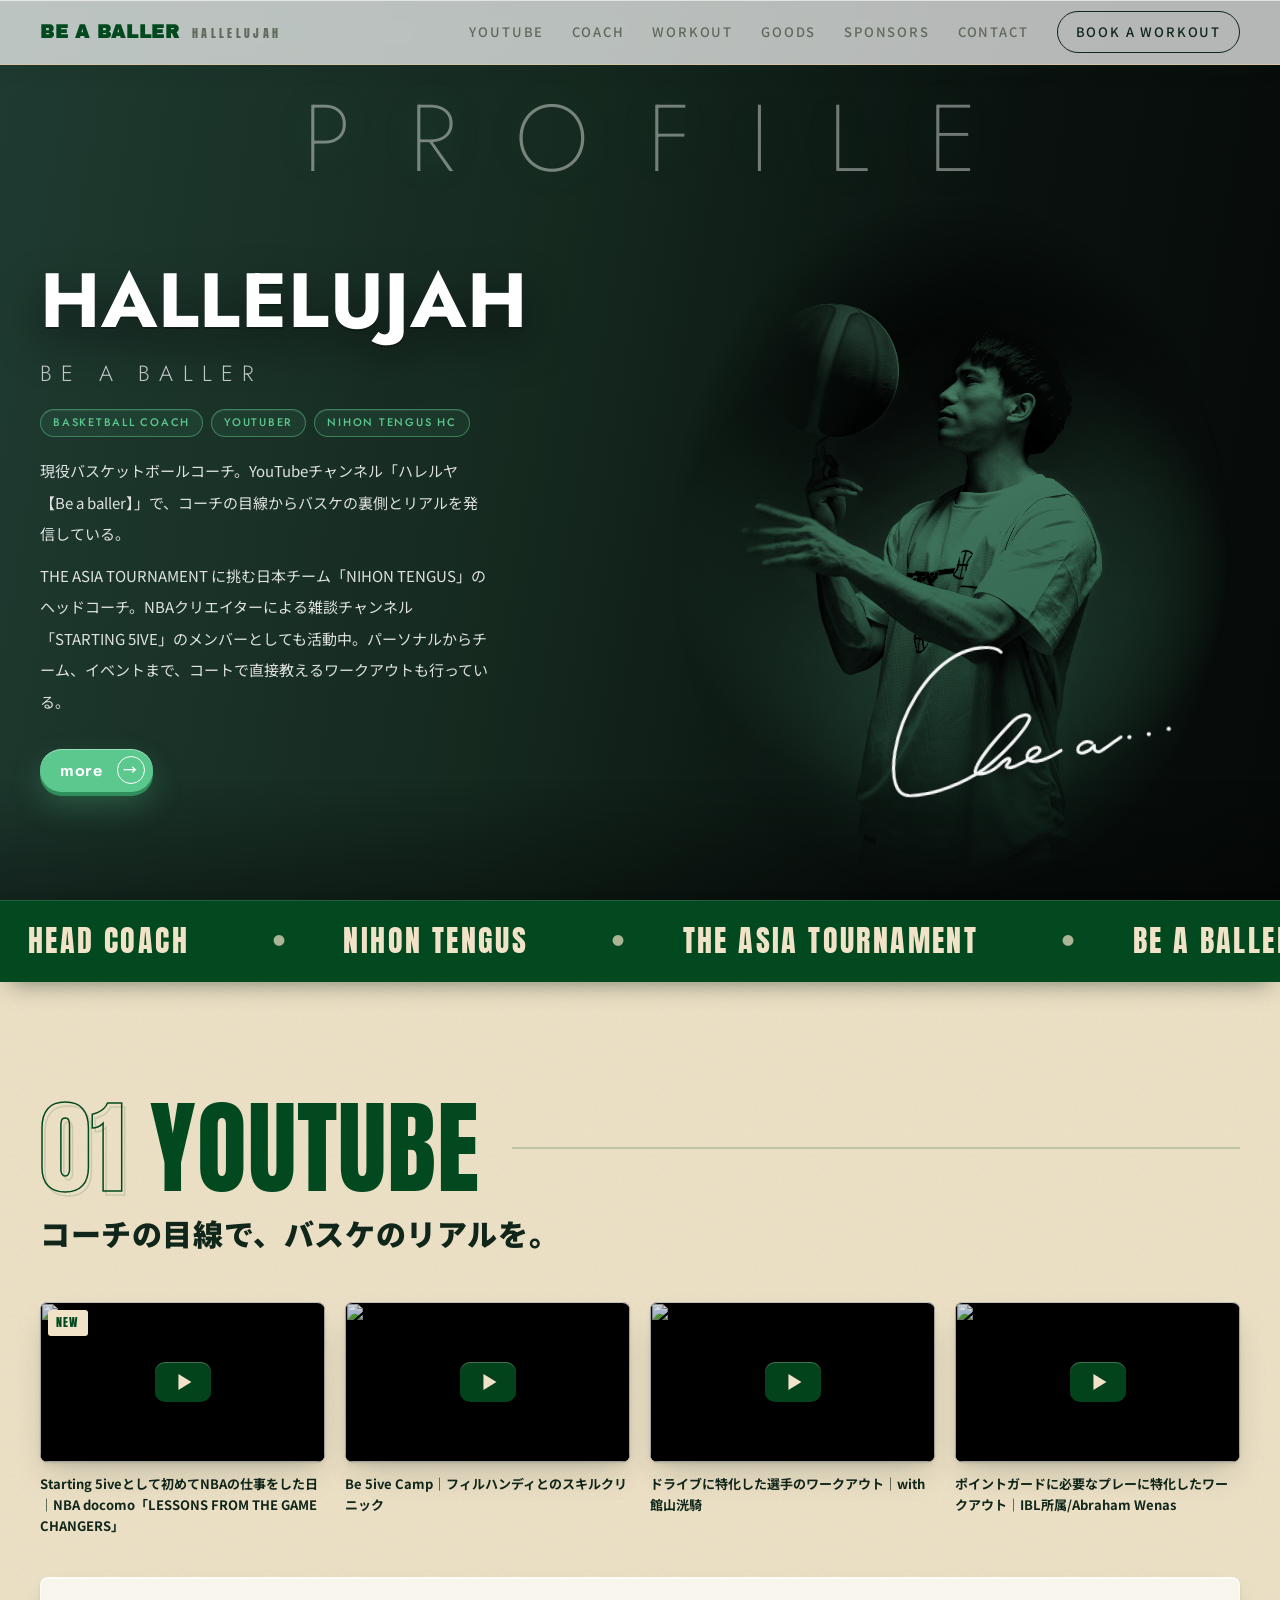
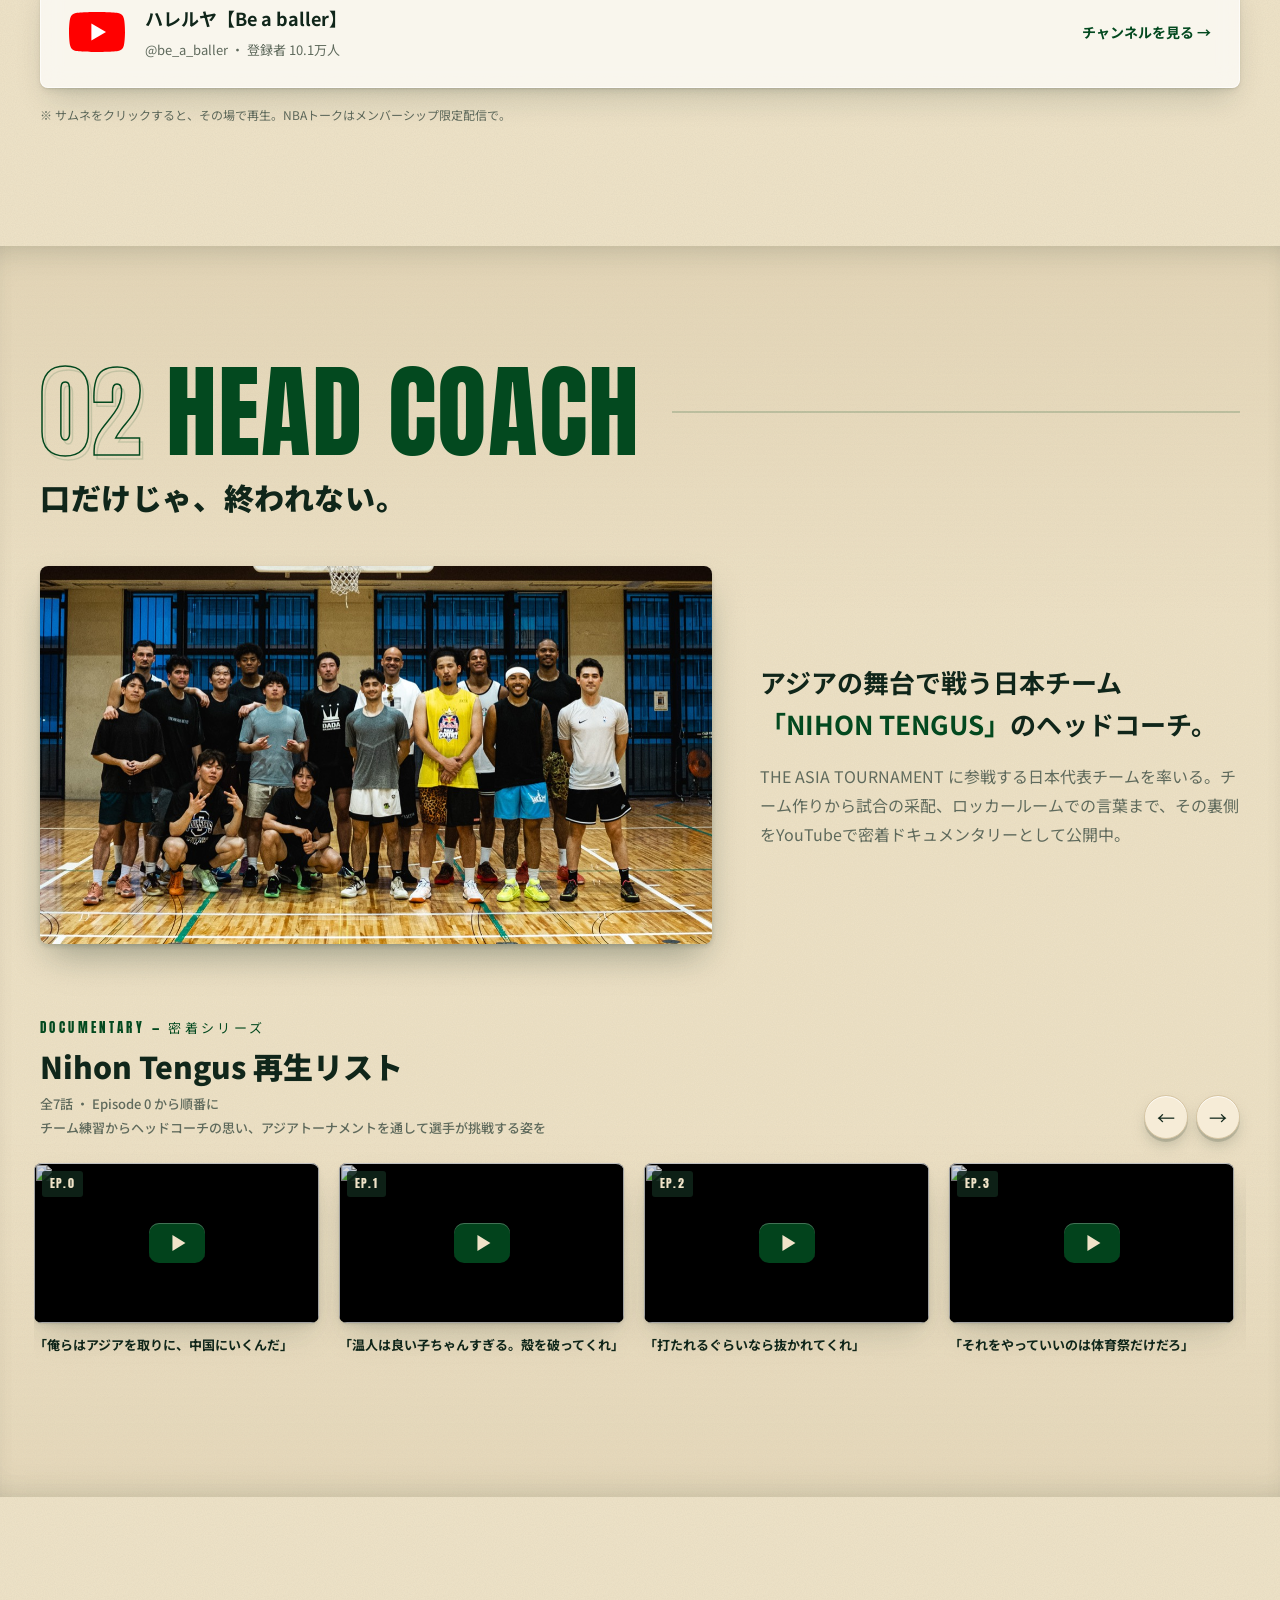
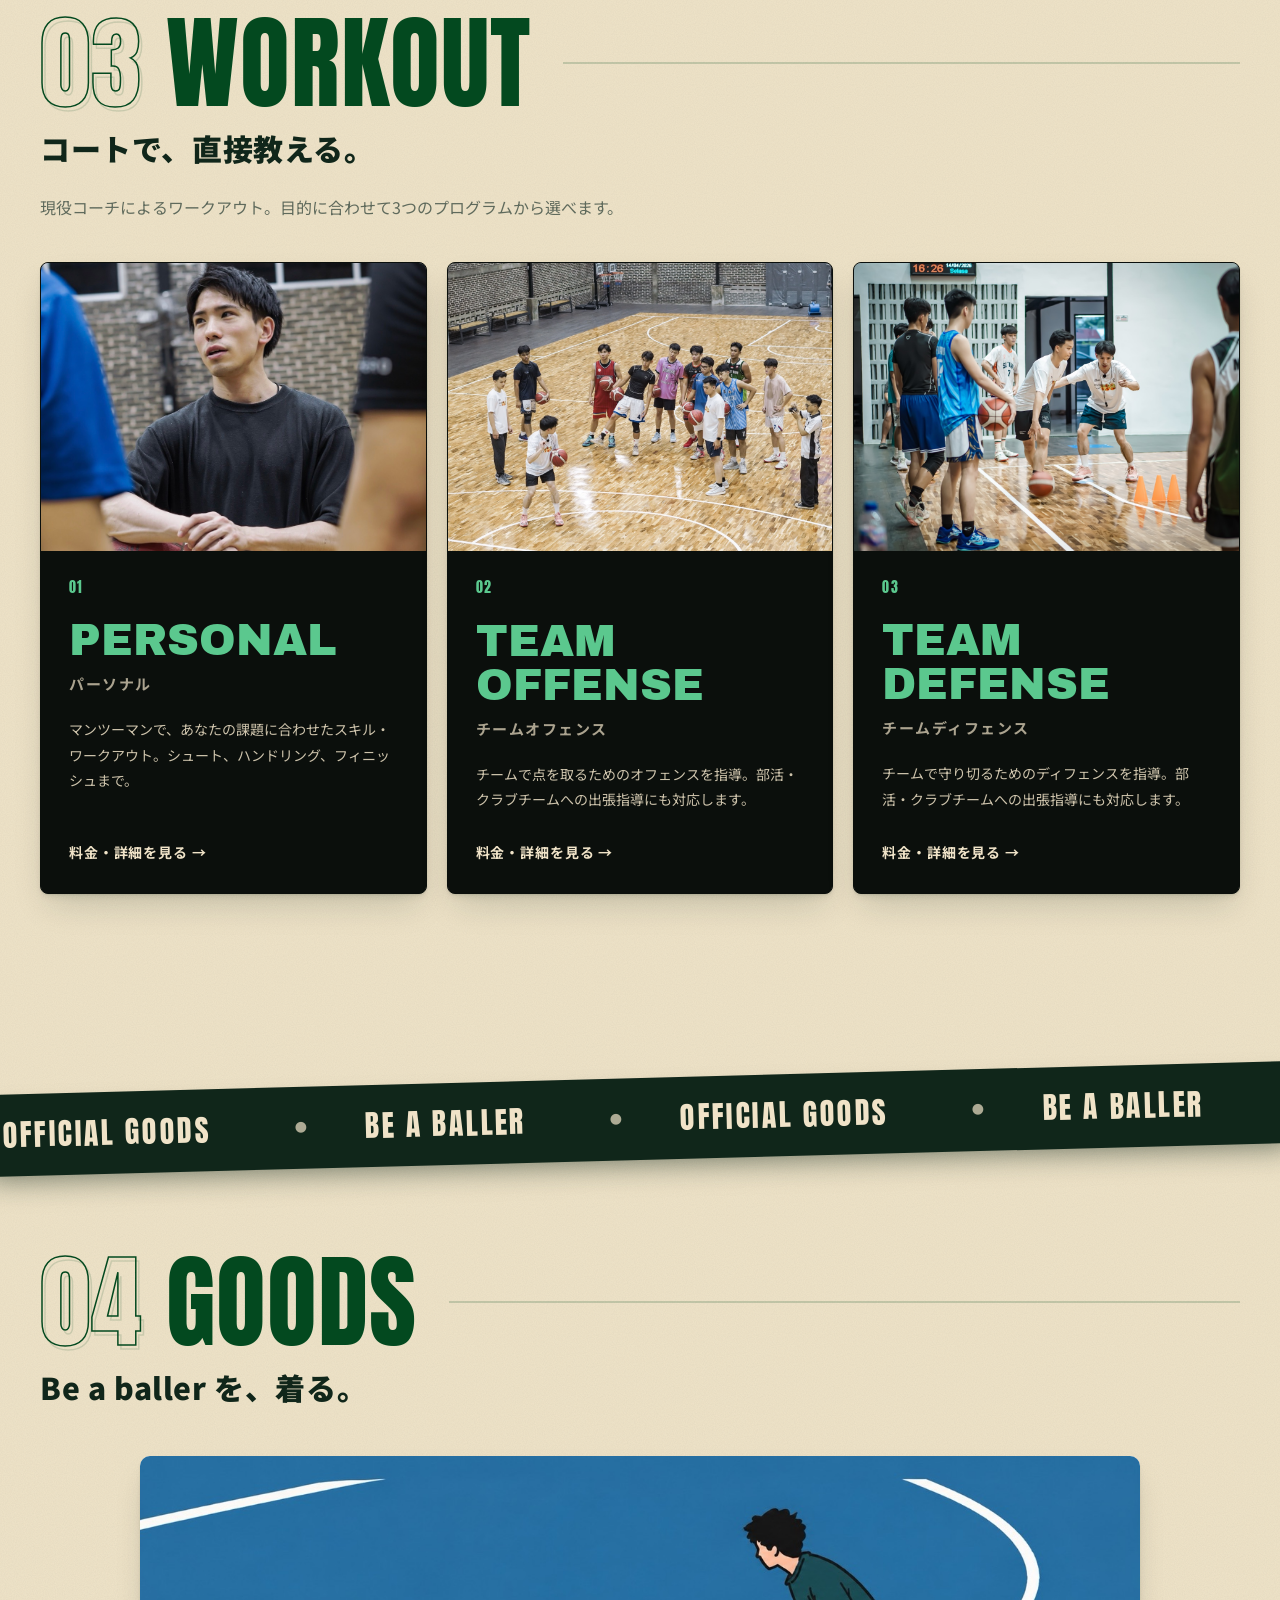
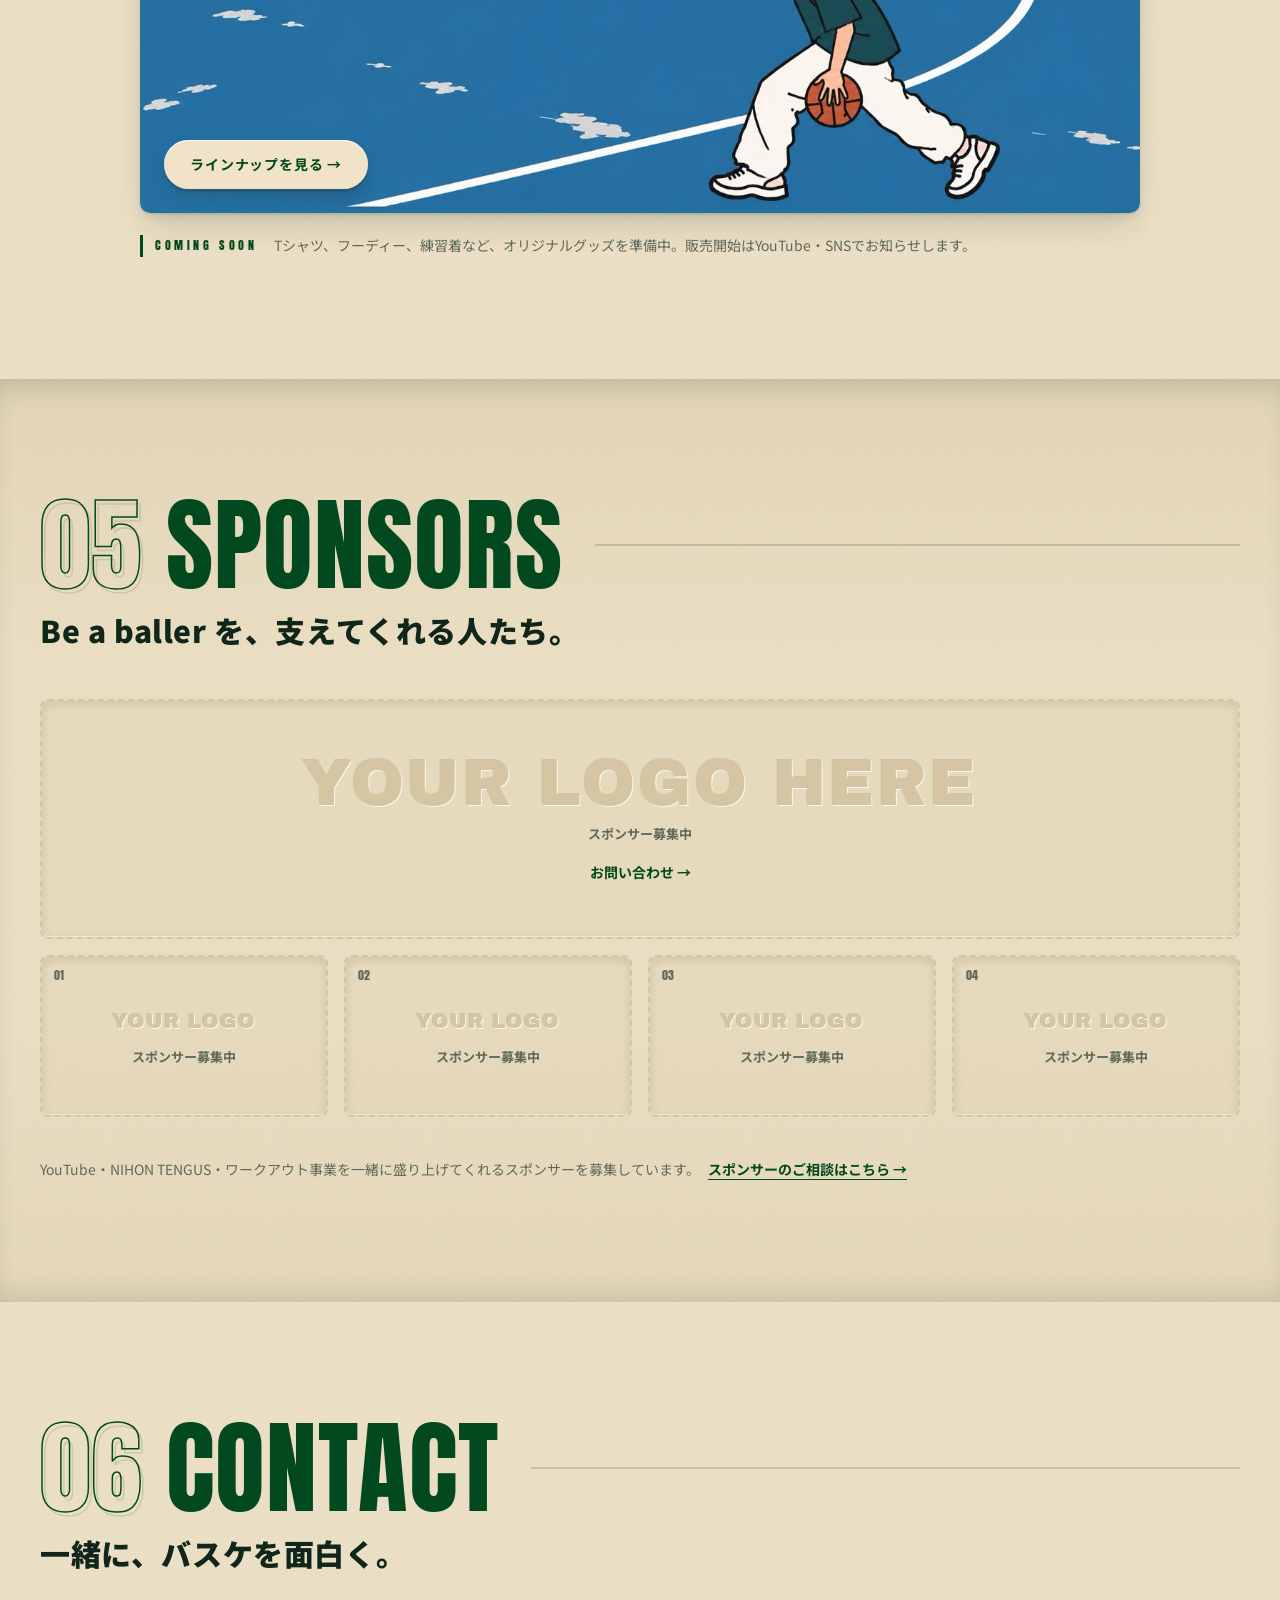
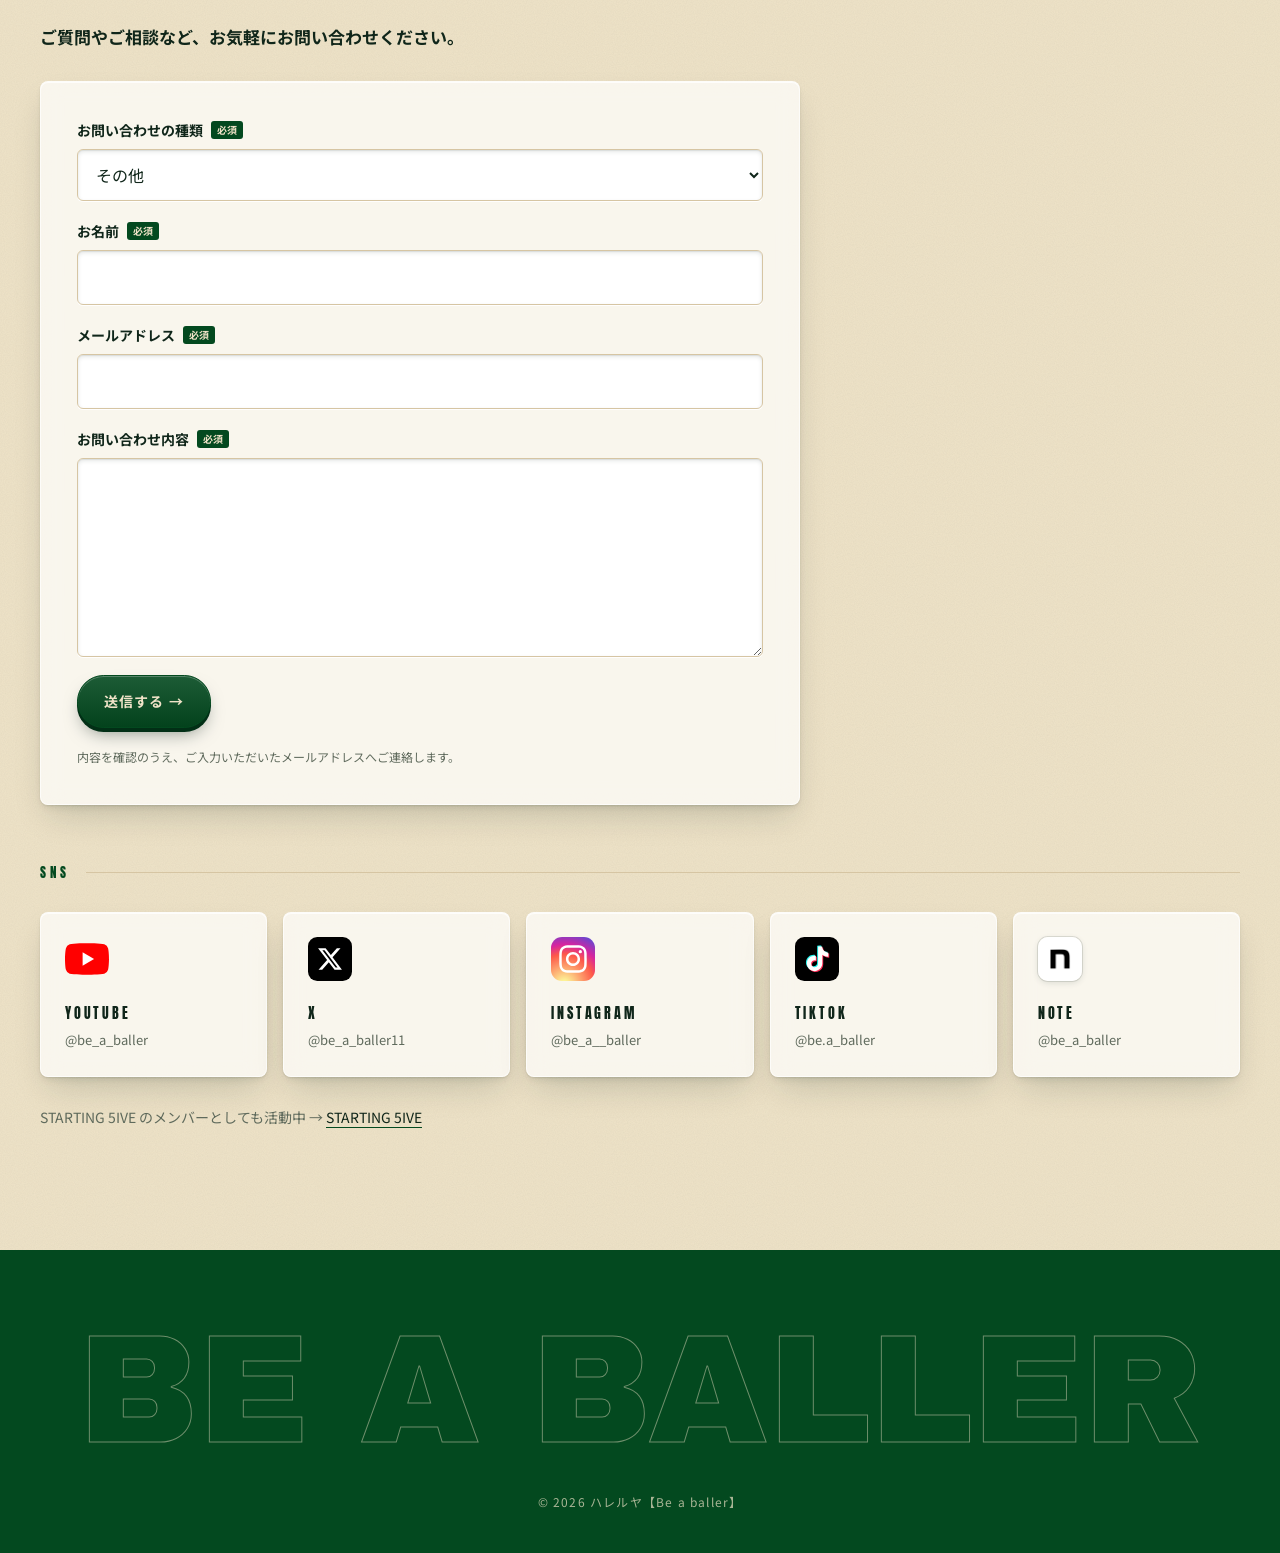
==== commit 52b51e79: "ホームページ更新：お問い合わせフォームをWeb3Forms経由でメール送信に Co-Authored-By: Claude Opus 5.5 <noreply@anthropic.com>" ====
--- a/index.html
+++ b/index.html
@@ -212,11 +212,11 @@
       <div class="ch-top"><span class="n">04</span><span class="en">GOODS</span></div>
       <div class="ch-sub"><h2>Be a baller を、着る。</h2></div>
     </header>
-    <a class="goods reveal" href="goods.html" aria-label="オフィシャルストアを見る">
+    <a class="goods reveal" href="goods.html" aria-label="オフィシャルグッズのラインナップを見る">
       <img src="images/goods-2.jpg" alt="バスケットボールをドリブルするイラスト" width="1400" height="590" loading="lazy">
-      <span class="go">ストアを見る →</span>
+      <span class="go">ラインナップを見る →</span>
     </a>
-    <p class="goods-note reveal"><span class="tag">OFFICIAL STORE</span>Tシャツ、フーディー、練習着など、オリジナルグッズを販売中。</p>
+    <p class="goods-note reveal"><span class="tag">COMING SOON</span>Tシャツ、フーディー、練習着など、オリジナルグッズを準備中。販売開始はYouTube・SNSでお知らせします。</p>
   </div>
 </section>
 
@@ -231,7 +231,7 @@
       <div id="sponsor-main"></div>
       <div id="sponsor-subs" class="sp-subs"></div>
     </div>
-    <p class="sp-cta reveal">YouTube・NIHON TENGUS・ワークアウト事業を一緒に盛り上げてくれるスポンサーを募集しています。<a href="#contact" data-topic="スポンサーについて">スポンサーのご相談はこちら →</a></p>
+    <p class="sp-cta reveal">YouTube・NIHON TENGUS・ワークアウト事業を一緒に盛り上げてくれるスポンサーを募集しています。<a href="#contact" data-topic="sponsor">スポンサーのご相談はこちら →</a></p>
   </div>
 </section>
 
@@ -246,32 +246,67 @@
       <p>ご質問やご相談など、お気軽にお問い合わせください。</p>
       <div class="contact-grid">
         <form class="contact-form" id="contact-form" novalidate>
+          <label><span class="ft">お問い合わせの種類<span class="req">必須</span></span>
+            <select name="topic" required>
+              <optgroup label="ワークアウトのお申し込み・ご相談">
+                <option value="personal">パーソナルワークアウト</option>
+                <option value="team-offense">チームワークアウト（オフェンス）</option>
+                <option value="team-defense">チームワークアウト（ディフェンス）</option>
+                <option value="event">イベント・クリニックのご依頼</option>
+              </optgroup>
+              <optgroup label="その他のお問い合わせ">
+                <option value="sponsor">スポンサーについて</option>
+                <option value="business">企業案件・コラボ・講演</option>
+                <option value="goods">グッズについて</option>
+                <option value="other" selected>その他</option>
+              </optgroup>
+            </select>
+          </label>
           <label><span class="ft">お名前<span class="req">必須</span></span>
             <input type="text" name="name" autocomplete="name" required>
           </label>
           <label><span class="ft">メールアドレス<span class="req">必須</span></span>
             <input type="email" name="email" autocomplete="email" required>
           </label>
-          <label><span class="ft">お問い合わせの種類</span>
-            <select name="topic">
-              <option>スポンサーについて</option>
-              <option>企業案件・コラボ・講演</option>
-              <option>グッズについて</option>
-              <option selected>その他</option>
-            </select>
+          <!-- ワークアウト・イベントを選んだときだけ表示 -->
+          <fieldset class="wo-fields" hidden>
+            <legend>ワークアウトの詳細<small>わかる範囲でご記入ください</small></legend>
+            <label class="for-team"><span class="ft">チーム名・団体名</span>
+              <input type="text" name="team" autocomplete="organization">
+            </label>
+            <div class="row">
+              <label><span class="ft">参加人数</span>
+                <input type="text" name="people" inputmode="numeric" placeholder="例：1人 / 15人">
+              </label>
+              <label><span class="ft">開催希望地</span>
+                <input type="text" name="place" placeholder="例：横浜市 / 〇〇高校体育館">
+              </label>
+            </div>
+            <label class="for-team"><span class="ft">希望のプラン</span>
+              <select name="plan">
+                <option value="">未定・相談したい</option>
+                <option>単発プラン</option>
+                <option>半年プラン</option>
+                <option>1年プラン</option>
+              </select>
+            </label>
+            <label><span class="ft">希望の日時</span>
+              <input type="text" name="date" placeholder="例：11月の土日の午前 / 12/14(日) 10:00〜">
+            </label>
+          </fieldset>
+          <label><span class="ft">お問い合わせ内容<span class="req">必須</span></span>
+            <textarea name="message" rows="6" required placeholder=""></textarea>
           </label>
-          <label><span class="ft">お問い合わせ内容<span class="req">必須</span></span>
-            <textarea name="message" rows="6" required></textarea>
-          </label>
-          <p class="form-error" role="alert" hidden>お名前・メールアドレス・お問い合わせ内容を入力してください。</p>
-          <button type="submit" class="btn primary">メールを作成して送る →</button>
-          <p class="form-note">送信ボタンを押すと、入力内容が入った状態でメールアプリが開きます。</p>
+          <!-- スパム対策（人には見えない欄。入力があれば送信しない） -->
+          <input type="text" name="_gotcha" class="hp" tabindex="-1" autocomplete="off" aria-hidden="true">
+          <p class="form-error" role="alert" hidden></p>
+          <button type="submit" class="btn primary">送信する →</button>
+          <p class="form-note">内容を確認のうえ、ご入力いただいたメールアドレスへご連絡します。</p>
         </form>
-        <div class="mail-card">
-          <span class="lbl">MAIL</span>
-          <a class="mail-addr" href="mailto:be.a.baller.official@gmail.com">be.a.baller.official@gmail.com</a>
-          <button type="button" class="copy-btn" data-copy="be.a.baller.official@gmail.com">アドレスをコピー</button>
-          <p>メールアプリが開かない場合は、上のアドレスに直接お送りください。</p>
+        <div class="form-done" id="form-done" role="status" tabindex="-1" hidden>
+          <span class="lbl">THANK YOU</span>
+          <p class="big">お問い合わせを受け付けました。</p>
+          <p>内容を確認のうえ、ご入力いただいたメールアドレスへご連絡します。数日たっても返信がない場合は、お手数ですが迷惑メールフォルダをご確認ください。</p>
         </div>
       </div>
       <p class="sns-label">SNS</p>
--- a/css/style.css
+++ b/css/style.css
@@ -399,9 +399,9 @@
 .sp-cta a { margin-left: 8px; color: var(--accent); font-weight: 700; border-bottom: 1px solid var(--accent); white-space: nowrap; }
 
 /* ---------- Contact ---------- */
-.contact-grid { margin-top: 28px; display: grid; grid-template-columns: 1.5fr 1fr; gap: 24px; align-items: start; }
+.contact-grid { margin-top: 28px; max-width: 760px; }
 .contact-form {
-  display: grid; gap: 18px;
+  display: grid; grid-template-columns: minmax(0, 1fr); gap: 18px;
   padding: clamp(24px, 3vw, 36px); background: var(--glass); border: 1px solid var(--line); border-radius: 8px;
 }
 .contact-form label { display: grid; gap: 6px; font-size: 14px; font-weight: 700; }
@@ -412,25 +412,27 @@
   padding: 12px 14px; background: #fff; border: 1px solid var(--line); border-radius: 6px;
   transition: border-color 0.2s, box-shadow 0.2s;
 }
+.contact-form :is(input, select, textarea) { width: 100%; min-width: 0; }
 .contact-form textarea { resize: vertical; min-height: 140px; }
 .contact-form :is(input, select, textarea):focus { outline: none; border-color: var(--accent); box-shadow: 0 0 0 3px rgba(3, 73, 31, 0.15); }
 .contact-form .btn { justify-self: start; cursor: pointer; }
 .form-error { color: #B3261E; font-size: 13px; font-weight: 700; }
 .form-note { font-size: 12px; color: var(--muted); }
-.mail-card {
-  padding: clamp(24px, 3vw, 36px); border-radius: 8px;
-  background: var(--accent); color: var(--on-accent);
-}
-.mail-card .lbl { font-family: var(--font-display); font-size: 13px; letter-spacing: 0.3em; opacity: 0.75; }
-.mail-addr { display: block; margin-top: 10px; font-size: clamp(16px, 1.7vw, 20px); font-weight: 700; word-break: break-all; border-bottom: 1px solid rgba(240, 227, 200, 0.4); padding-bottom: 12px; }
-.mail-addr:hover { border-color: var(--on-accent); }
-.copy-btn {
-  margin-top: 16px; padding: 8px 18px; border-radius: 999px; cursor: pointer;
-  background: transparent; border: 1px solid var(--on-accent); color: var(--on-accent);
-  font-size: 13px; font-weight: 700; transition: background 0.2s, color 0.2s;
-}
-.copy-btn:hover { background: var(--on-accent); color: var(--accent); }
-.mail-card p { margin-top: 18px; font-size: 13px; opacity: 0.8; }
+.contact-form[hidden], .contact-form [hidden] { display: none; }
+.wo-fields { display: grid; grid-template-columns: minmax(0, 1fr); gap: 18px; padding: 20px; border: 1px dashed var(--line); border-radius: 8px; min-width: 0; }
+.wo-fields legend { padding: 0 8px; font-size: 14px; font-weight: 700; color: var(--accent); }
+.wo-fields legend small { display: block; font-size: 12px; font-weight: 400; color: var(--muted); }
+.wo-fields .row { display: grid; grid-template-columns: repeat(2, minmax(0, 1fr)); gap: 18px; }
+.contact-form ::placeholder { color: #A9A89C; }
+.hp { position: absolute; left: -9999px; width: 1px; height: 1px; opacity: 0; }
+.form-done {
+  padding: clamp(28px, 4vw, 48px); border-radius: 8px;
+  background: var(--accent); color: var(--on-accent); box-shadow: var(--shadow-dark);
+}
+.form-done:focus { outline: none; }
+.form-done .lbl { font-family: var(--font-display); font-size: 13px; letter-spacing: 0.3em; opacity: 0.75; }
+.form-done .big { margin-top: 8px; font-size: clamp(18px, 2vw, 22px); font-weight: 700; }
+.form-done p:last-child { margin-top: 12px; font-size: 14px; opacity: 0.85; }
 .sns-label {
   margin: 56px 0 0; font-family: var(--font-display); font-size: 13px; letter-spacing: 0.3em; color: var(--accent);
   display: flex; align-items: center; gap: 16px;
@@ -488,7 +490,7 @@
   --lift-ease: transform 0.3s ease, box-shadow 0.3s ease, border-color 0.2s, background 0.2s;
 }
 .yt-lite, .yt-card, .coach-visual, .wo-card, .goods,
-.sp-slot:not(.sp-open), .sns a, .contact-form, .mail-card {
+.sp-slot:not(.sp-open), .sns a, .contact-form {
   box-shadow: var(--shadow);
 }
 
@@ -530,7 +532,7 @@
 .ch .ja { box-shadow: inset 0 1px 0 rgba(255, 255, 255, 0.22), 0 3px 0 #022F16, 0 6px 12px -4px rgba(var(--sh-c), 0.4); }
 
 /* 緑の面: 上から光が当たっているグラデーション */
-.btn.primary, .ch .ja, .mail-card {
+.btn.primary, .ch .ja {
   background-image: linear-gradient(180deg, rgba(255, 255, 255, 0.10), rgba(0, 0, 0, 0.10));
 }
 .coach-visual {
@@ -540,7 +542,7 @@
     repeating-linear-gradient(135deg, rgba(240, 227, 200, 0.06) 0 2px, transparent 2px 14px),
     var(--accent);
 }
-.coach-visual, .mail-card { box-shadow: var(--shadow-dark); }
+.coach-visual { box-shadow: var(--shadow-dark); }
 .coach-visual .team-shot { box-shadow: 0 2px 0 rgba(0, 0, 0, 0.2), 0 14px 28px -10px rgba(0, 0, 0, 0.55); }
 
 /* ヘッドコーチの写真: カラーのまま大きく、右に文字。触れたときの動きはワークアウト・グッズと同じ（傾き＋浮き上がり＋写真を少し拡大） */
@@ -655,7 +657,7 @@
 }
 .vid:hover { box-shadow: none; }
 .vid:hover .yt-lite { box-shadow: var(--shadow-hover); }
-.coach-visual:hover, .mail-card:hover { box-shadow: var(--shadow-dark), 0 40px 60px -20px rgba(var(--sh-c), 0.45); }
+.coach-visual:hover { box-shadow: var(--shadow-dark), 0 40px 60px -20px rgba(var(--sh-c), 0.45); }
 .tilt:hover {
   transform: perspective(900px) rotateX(var(--rx, 0deg)) rotateY(var(--ry, 0deg)) translateY(-6px);
   transition: transform 0.12s linear, box-shadow 0.3s ease, border-color 0.2s, background 0.2s;
@@ -725,7 +727,8 @@
   .sp-subs { grid-template-columns: repeat(2, minmax(0, 1fr)); gap: 12px; }
   .sp-sub { aspect-ratio: auto; min-height: 120px; padding: 28px 12px 16px; }
   .sp-main { min-height: 180px; padding: 28px 16px; }
-  .contact-grid { grid-template-columns: 1fr; }
+  .wo-fields .row { grid-template-columns: 1fr; }
+  .wo-fields { padding: 16px; }
   .contact-form .btn { justify-self: stretch; justify-content: center; }
   .sns a { padding: 18px; }
   .sns svg, .sns .note-icon { width: 36px; height: 36px; margin-bottom: 12px; }
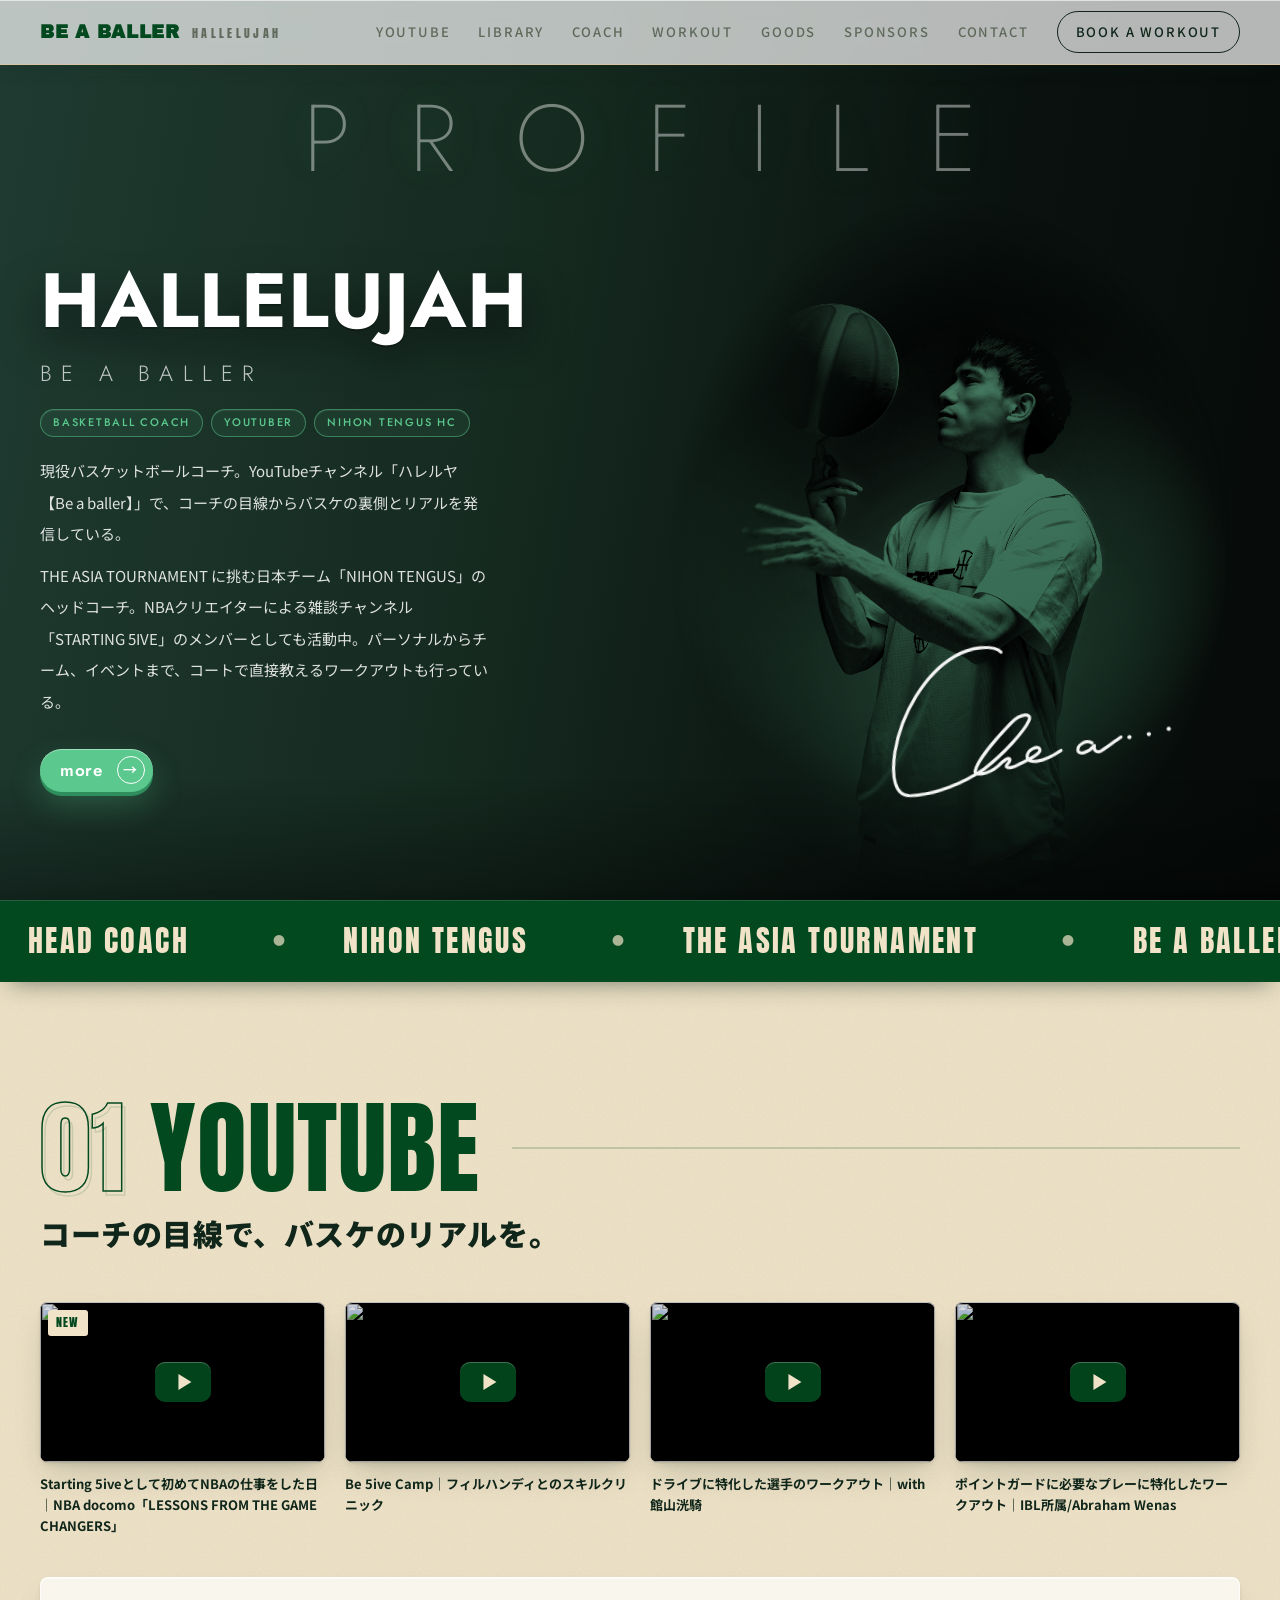
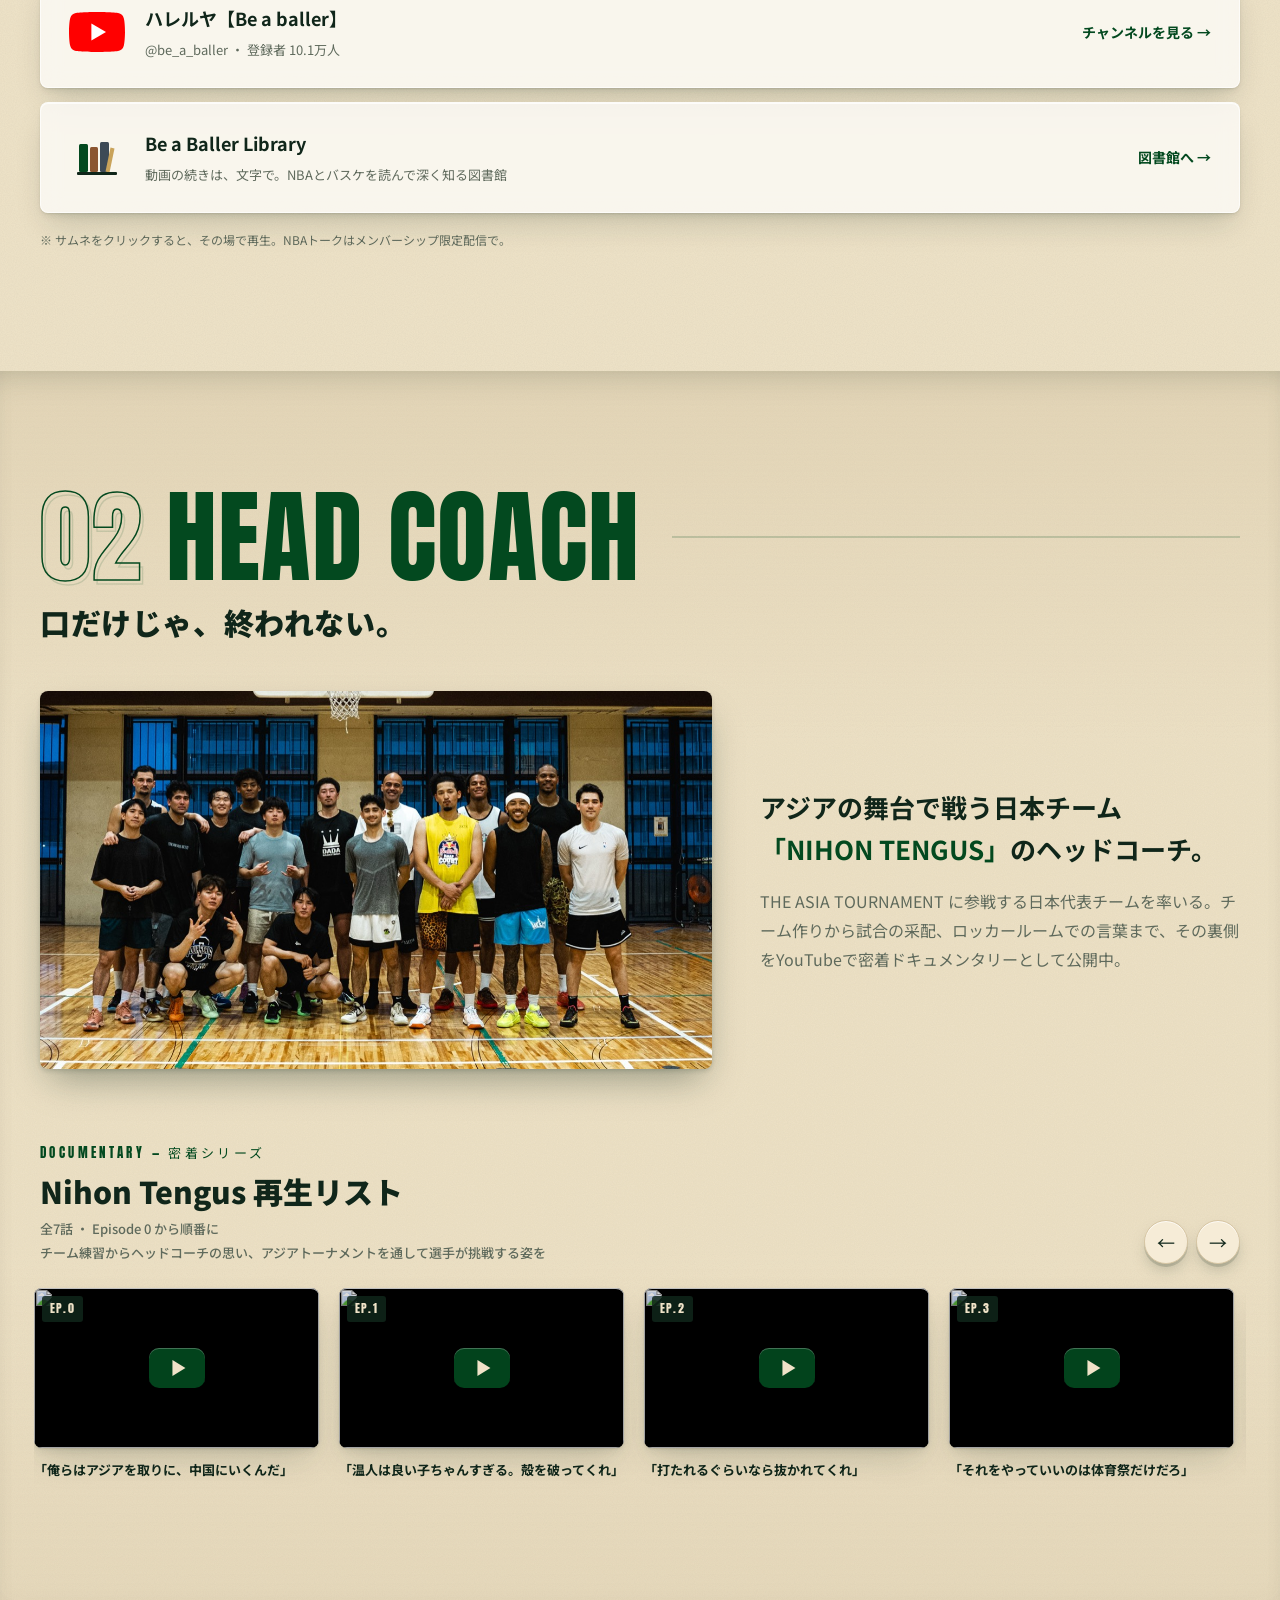
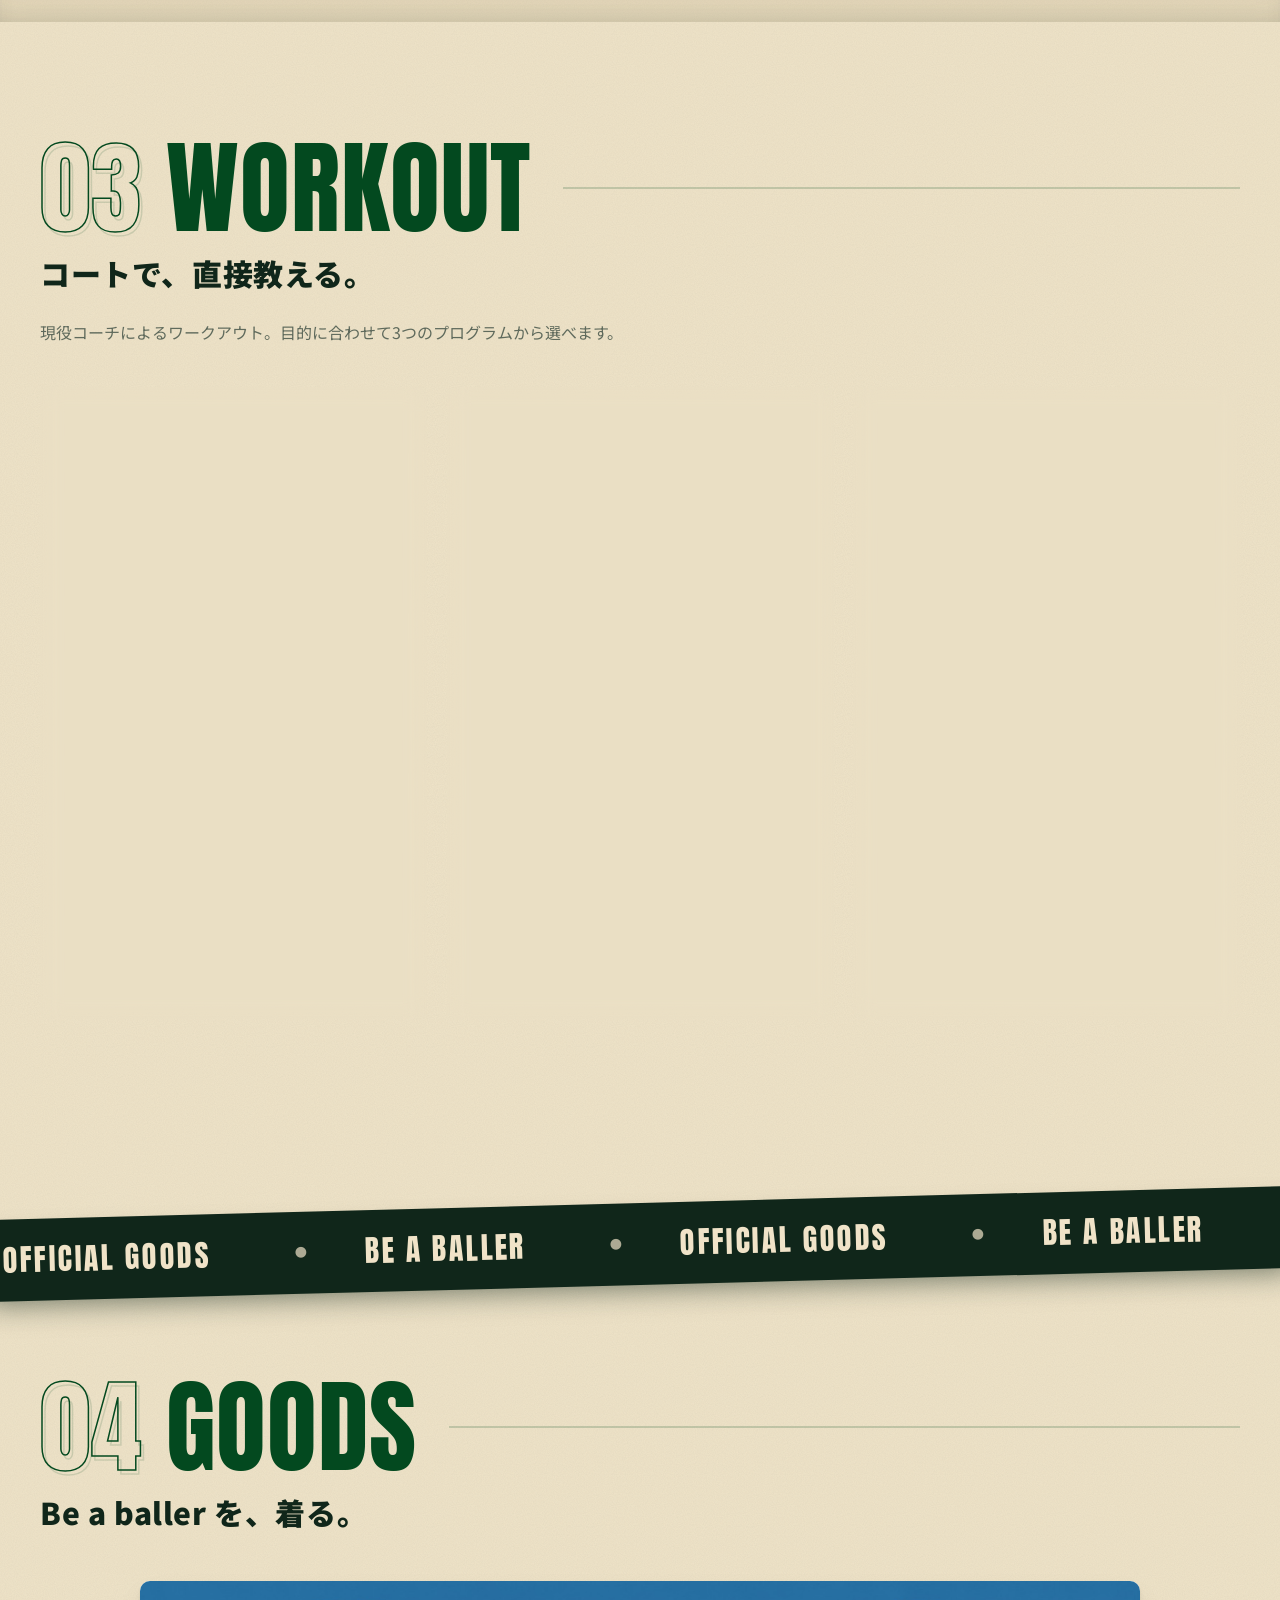
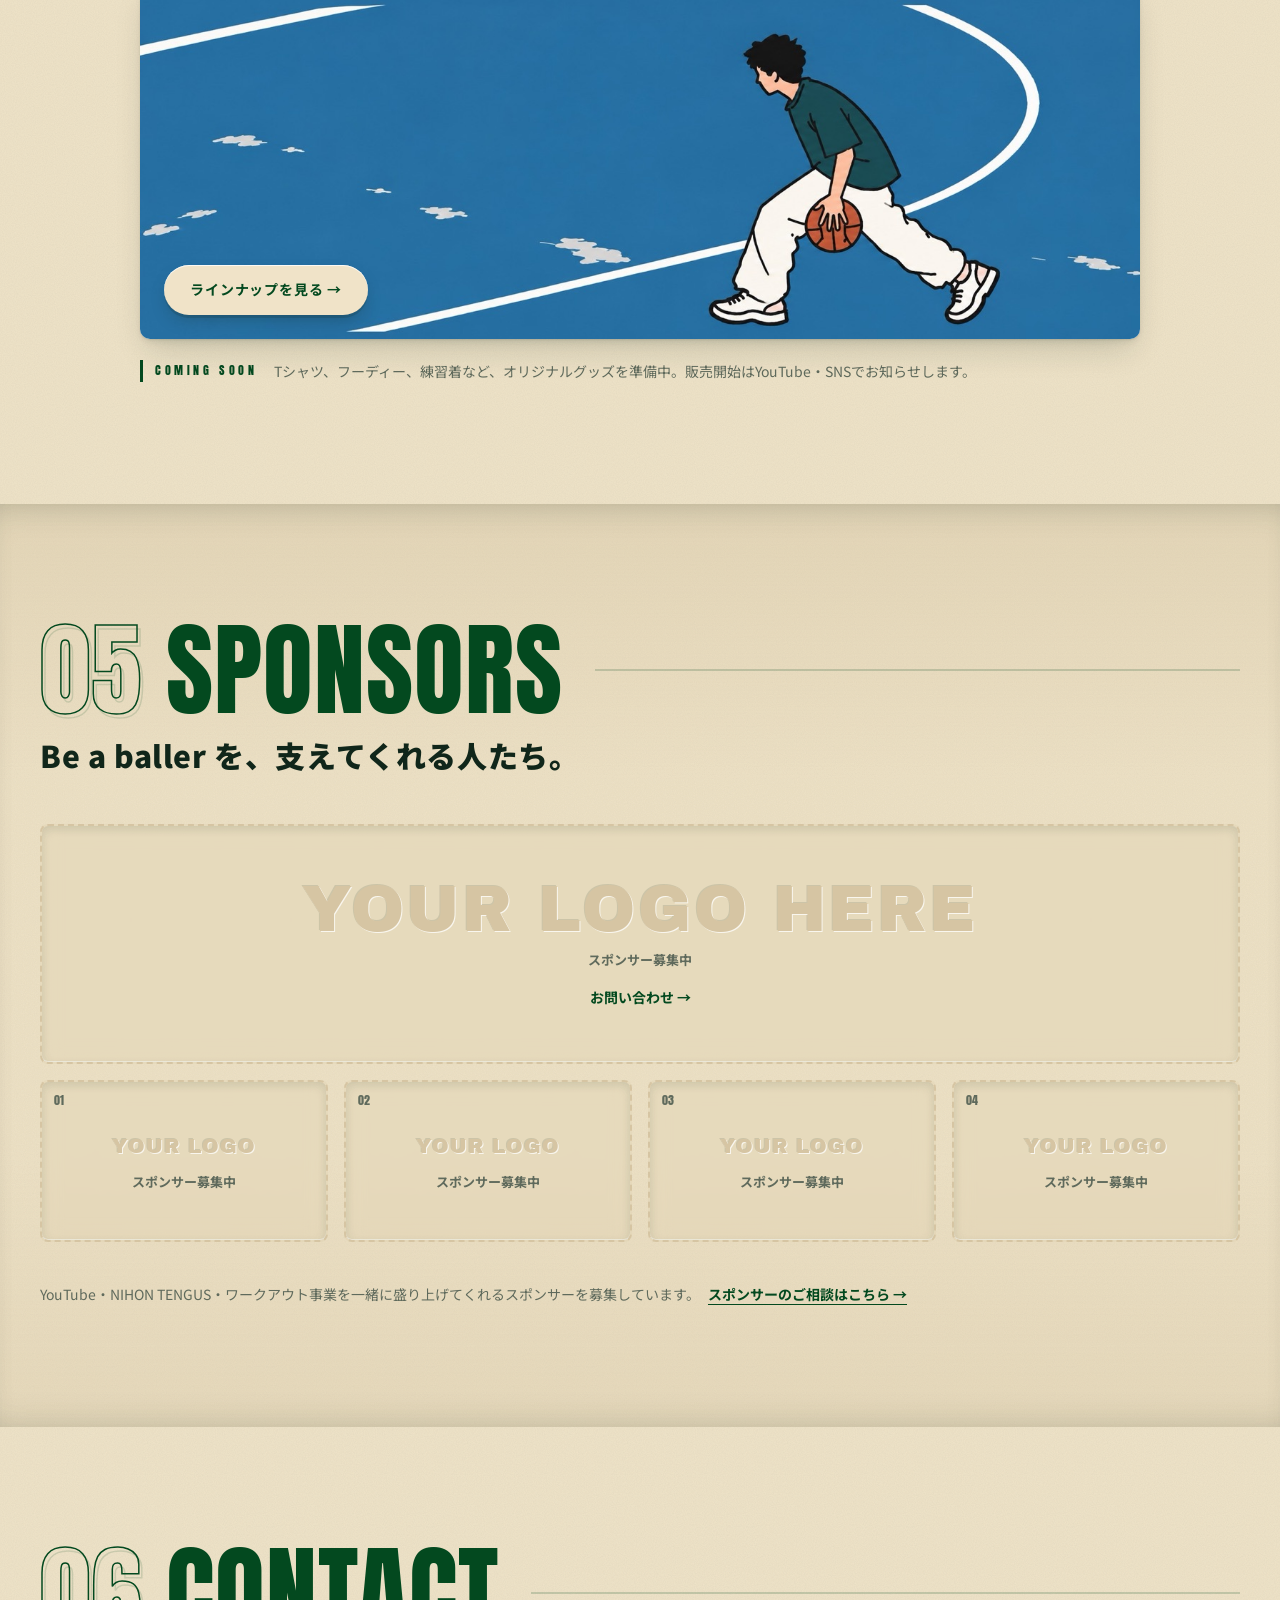
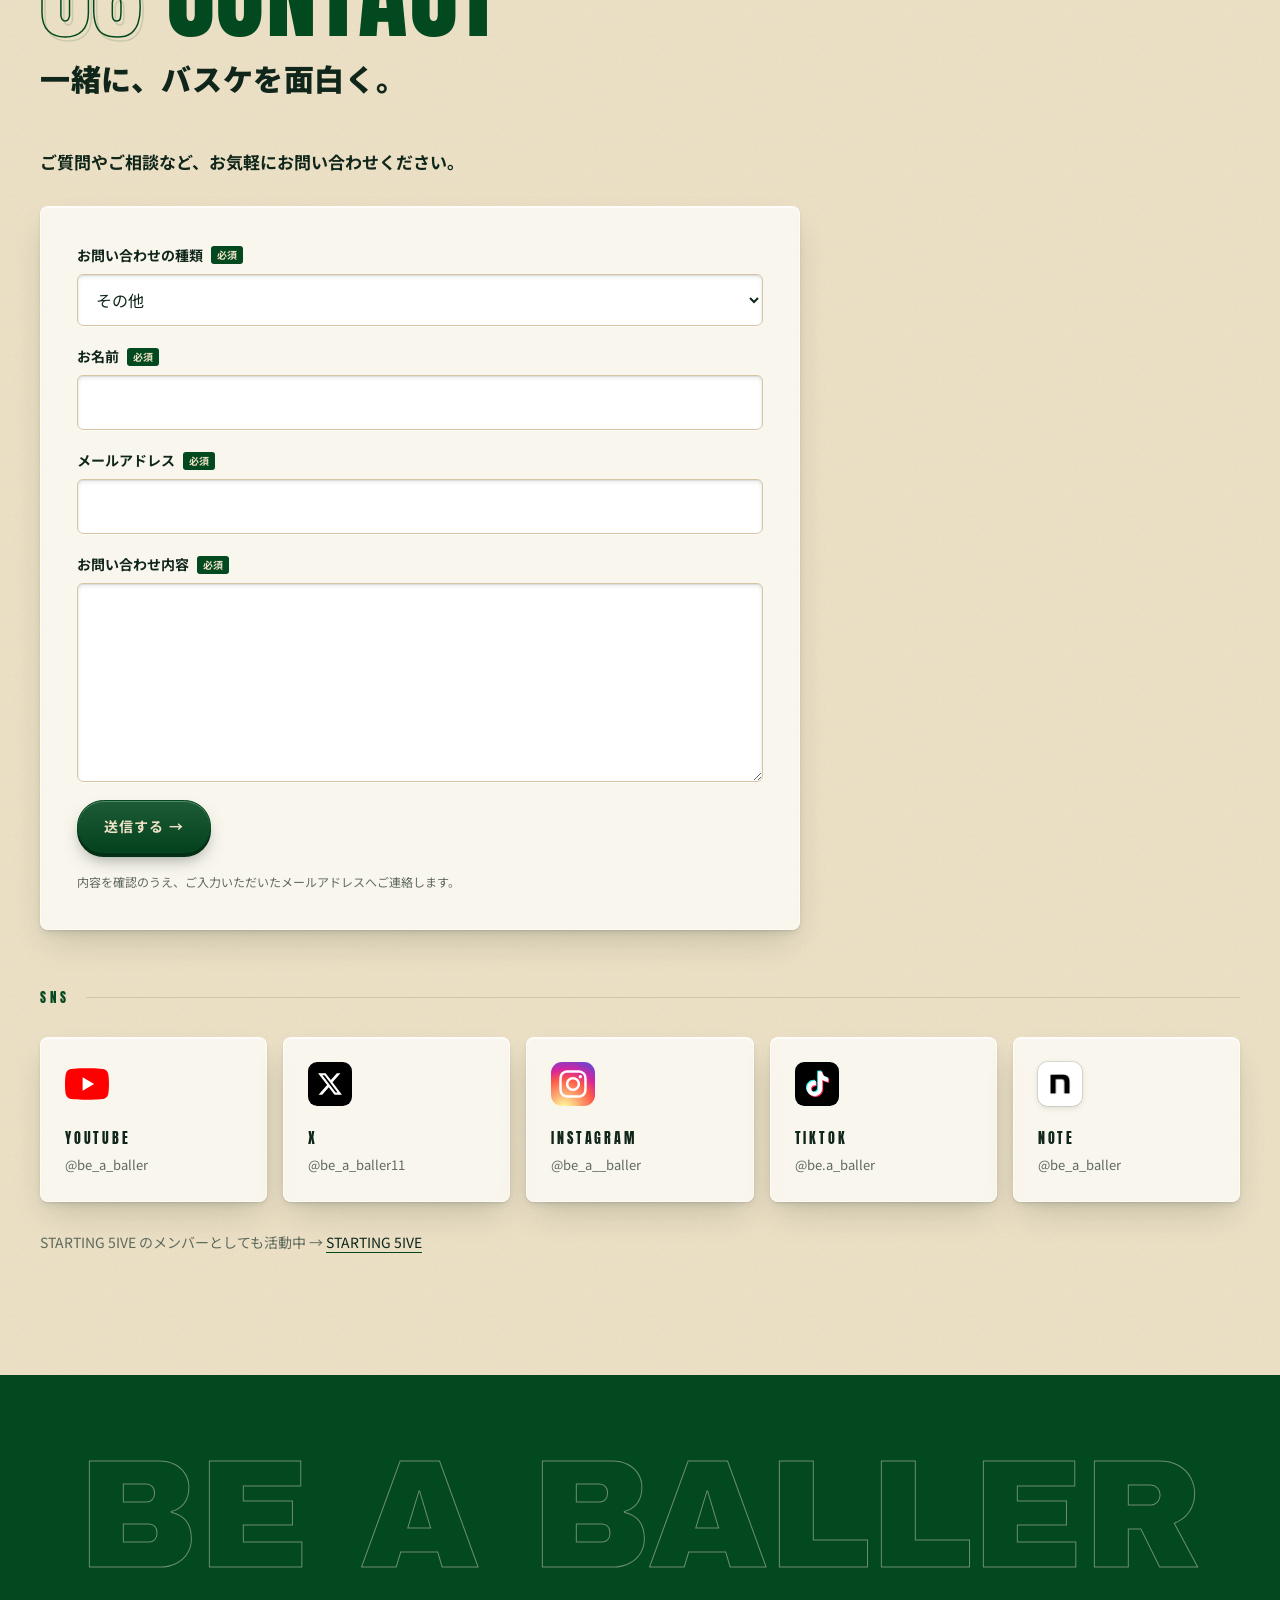
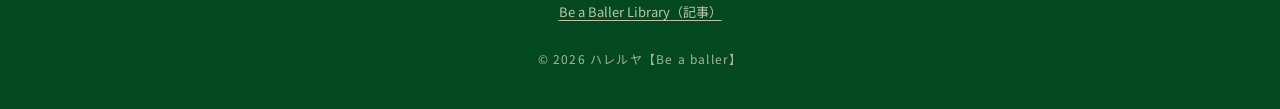
==== commit 20ef3b80: "図書館（Be a Baller Library）へのリンクを追加 メニューの LIBRARY、YouTube の下のカード、フッターのリンク。  Co-Authored-By: Claude Opus" ====
--- a/index.html
+++ b/index.html
@@ -7,8 +7,13 @@
 <meta name="description" content="現役バスケコーチ・ハレルヤの公式サイト。YouTube「Be a baller」、NIHON TENGUS（THE ASIA TOURNAMENT）ヘッドコーチ、パーソナル・チーム・イベントのワークアウト、オリジナルグッズ。">
 <meta property="og:type" content="website">
 <meta property="og:title" content="ハレルヤ【Be a baller】">
-<meta property="og:description" content="現役バスケコーチが、バスケの裏側とリアルを届ける。">
-<meta property="og:image" content="https://i.ytimg.com/vi/iJyCT6Wpfd0/maxresdefault.jpg">
+<meta property="og:description" content="現役バスケコーチ・ハレルヤの公式サイト。パーソナル・チーム・イベントのワークアウトのご依頼はこちらから。">
+<meta property="og:url" content="https://be-a-baller.github.io/be-a-baller-homepage/">
+<meta property="og:image" content="https://be-a-baller.github.io/be-a-baller-homepage/images/og/home.jpg">
+<meta property="og:image:width" content="1200">
+<meta property="og:image:height" content="630">
+<meta property="og:site_name" content="ハレルヤ【Be a baller】">
+<meta property="og:locale" content="ja_JP">
 <meta name="twitter:card" content="summary_large_image">
 <link rel="preconnect" href="https://fonts.googleapis.com">
 <link rel="preconnect" href="https://fonts.gstatic.com" crossorigin>
@@ -27,6 +32,7 @@
     <button class="nav-toggle" type="button" aria-label="メニューを開く" aria-expanded="false" aria-controls="site-nav">☰</button>
     <nav class="nav-links" id="site-nav">
       <a href="#youtube">YOUTUBE</a>
+      <a data-link="library" href="https://be-a-baller-library.jp/" target="_blank" rel="noopener">LIBRARY</a>
       <a href="#coach">COACH</a>
       <a href="#workout">WORKOUT</a>
       <a href="#goods">GOODS</a>
@@ -101,6 +107,11 @@
       <svg class="yt-logo" viewBox="0 0 28 20" aria-hidden="true"><path fill="#FF0000" d="M27.4 3.1A3.5 3.5 0 0 0 25 .6C22.8 0 14 0 14 0S5.2 0 3 .6A3.5 3.5 0 0 0 .6 3.1C0 5.3 0 10 0 10s0 4.7.6 6.9A3.5 3.5 0 0 0 3 19.4C5.2 20 14 20 14 20s8.8 0 11-.6a3.5 3.5 0 0 0 2.4-2.5c.6-2.2.6-6.9.6-6.9s0-4.7-.6-6.9Z"/><path fill="#FFFFFF" d="M11.2 14.3 18.5 10l-7.3-4.3v8.6Z"/></svg>
       <span><strong>ハレルヤ【Be a baller】</strong><small>@be_a_baller ・ 登録者 10.1万人</small></span>
       <span class="go">チャンネルを見る →</span>
+    </a>
+    <a class="yt-card lib-card reveal" data-link="library" href="https://be-a-baller-library.jp/" target="_blank" rel="noopener">
+      <svg class="lib-logo" viewBox="0 0 40 40" aria-hidden="true"><rect x="2" y="6" width="9" height="28" rx="1.5" fill="#03491F"/><rect x="13" y="9" width="8" height="25" rx="1.5" fill="#8B5530"/><rect x="23" y="4" width="9" height="30" rx="1.5" fill="#3D4A56"/><path d="M33.5 9.5l4 1-5 24-4-1z" fill="#C9A35A"/><rect x="0" y="34" width="40" height="3" rx="1" fill="#10261A"/></svg>
+      <span><strong>Be a Baller Library</strong><small>動画の続きは、文字で。NBAとバスケを読んで深く知る図書館</small></span>
+      <span class="go">図書館へ →</span>
     </a>
     <p class="note reveal">※ サムネをクリックすると、その場で再生。NBAトークはメンバーシップ限定配信で。</p>
   </div>
@@ -342,6 +353,7 @@
 <footer class="footer">
   <div class="wrap">
     <p class="footer-logo">BE A BALLER</p>
+    <p class="footer-links"><a data-link="library" href="https://be-a-baller-library.jp/" target="_blank" rel="noopener">Be a Baller Library（記事）</a></p>
     <p class="copy">© <span id="year">2026</span> ハレルヤ【Be a baller】</p>
   </div>
 </footer>
--- a/css/style.css
+++ b/css/style.css
@@ -260,6 +260,12 @@
 .yt-card strong { display: block; font-size: 18px; }
 .yt-card small { color: var(--muted); font-size: 13px; }
 .yt-card .go { margin-left: auto; font-weight: 700; font-size: 14px; color: var(--accent); white-space: nowrap; }
+/* 記事の図書館へのカード（YouTubeのカードの下に、同じ形で） */
+.lib-card { margin-top: 14px; }
+.lib-card .lib-logo { width: 56px; height: 40px; flex: none; }
+.footer-links { margin-top: 8px; font-size: 13px; }
+.footer-links a { color: inherit; opacity: 0.8; text-decoration: underline; text-underline-offset: 3px; }
+.footer-links a:hover { opacity: 1; }
 
 /* ---------- Coach ---------- */
 .sec-coach { background: rgba(233, 218, 187, 0.45); }
